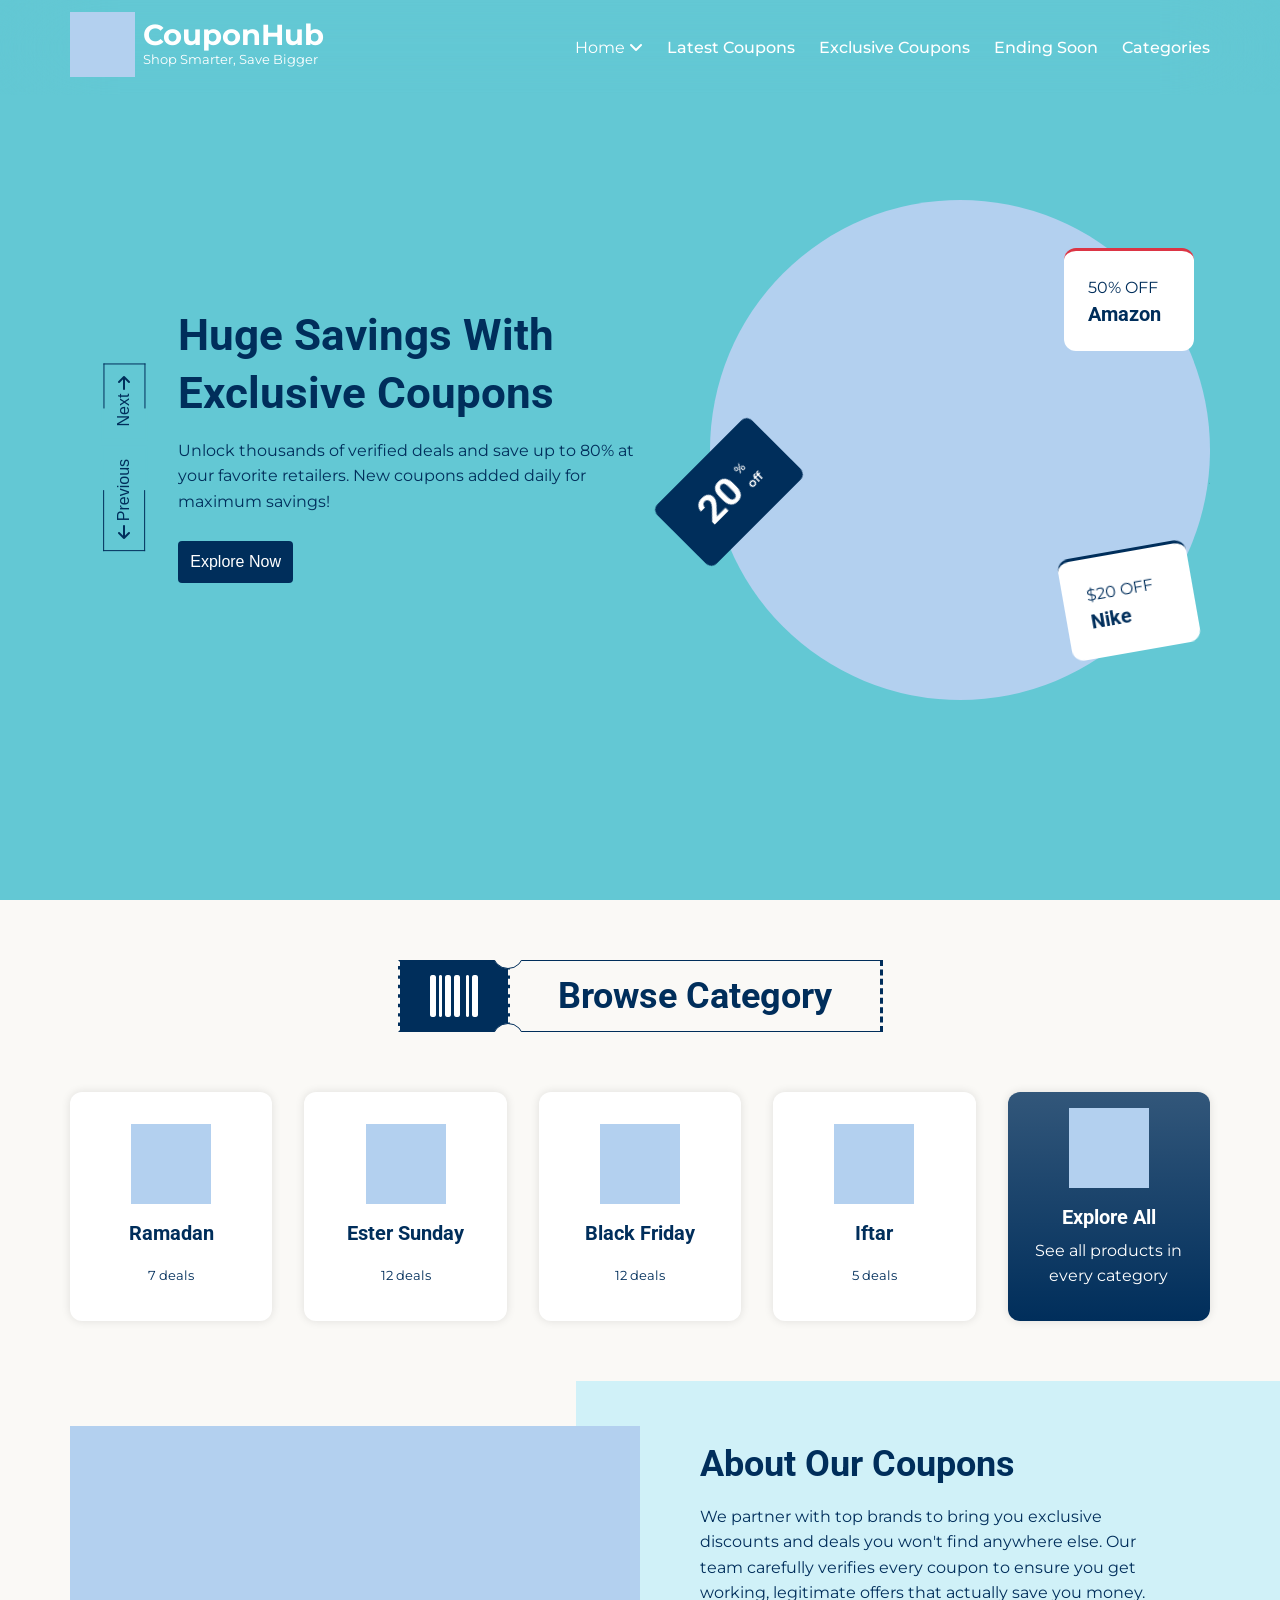
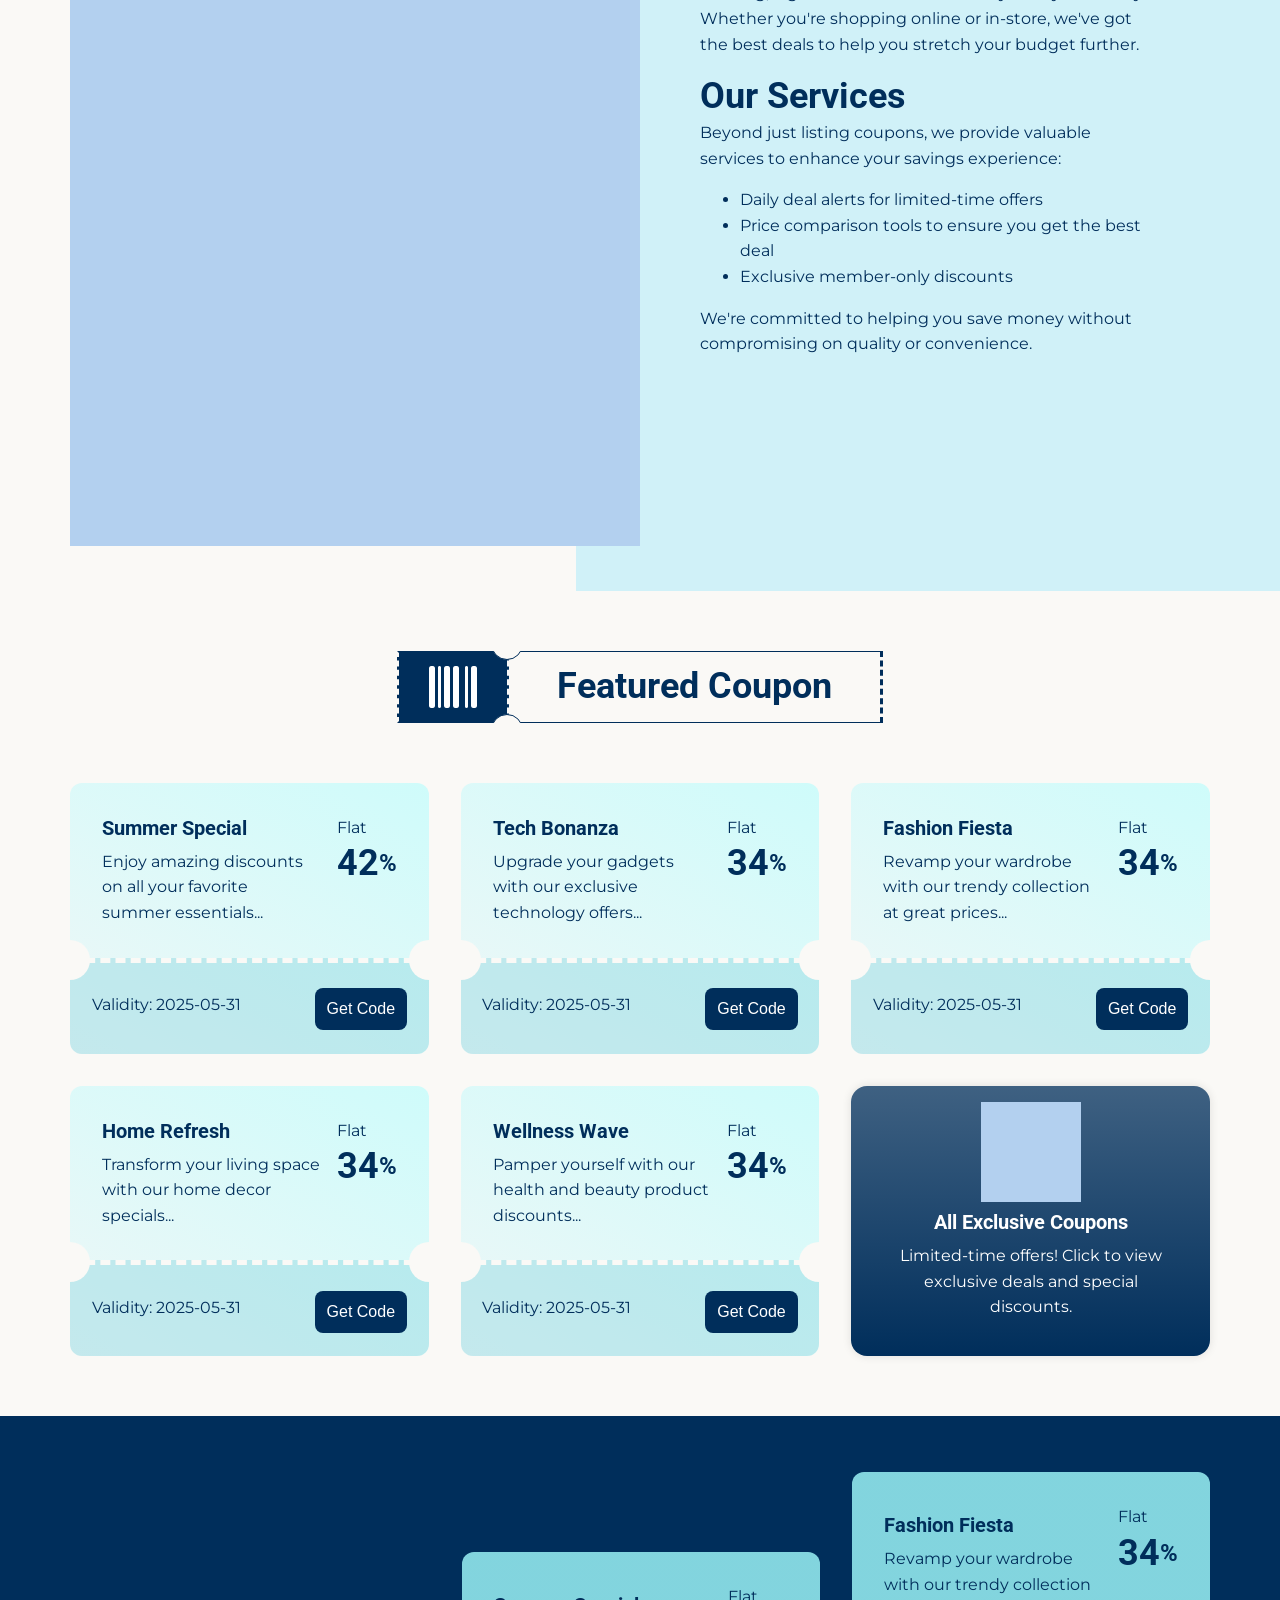
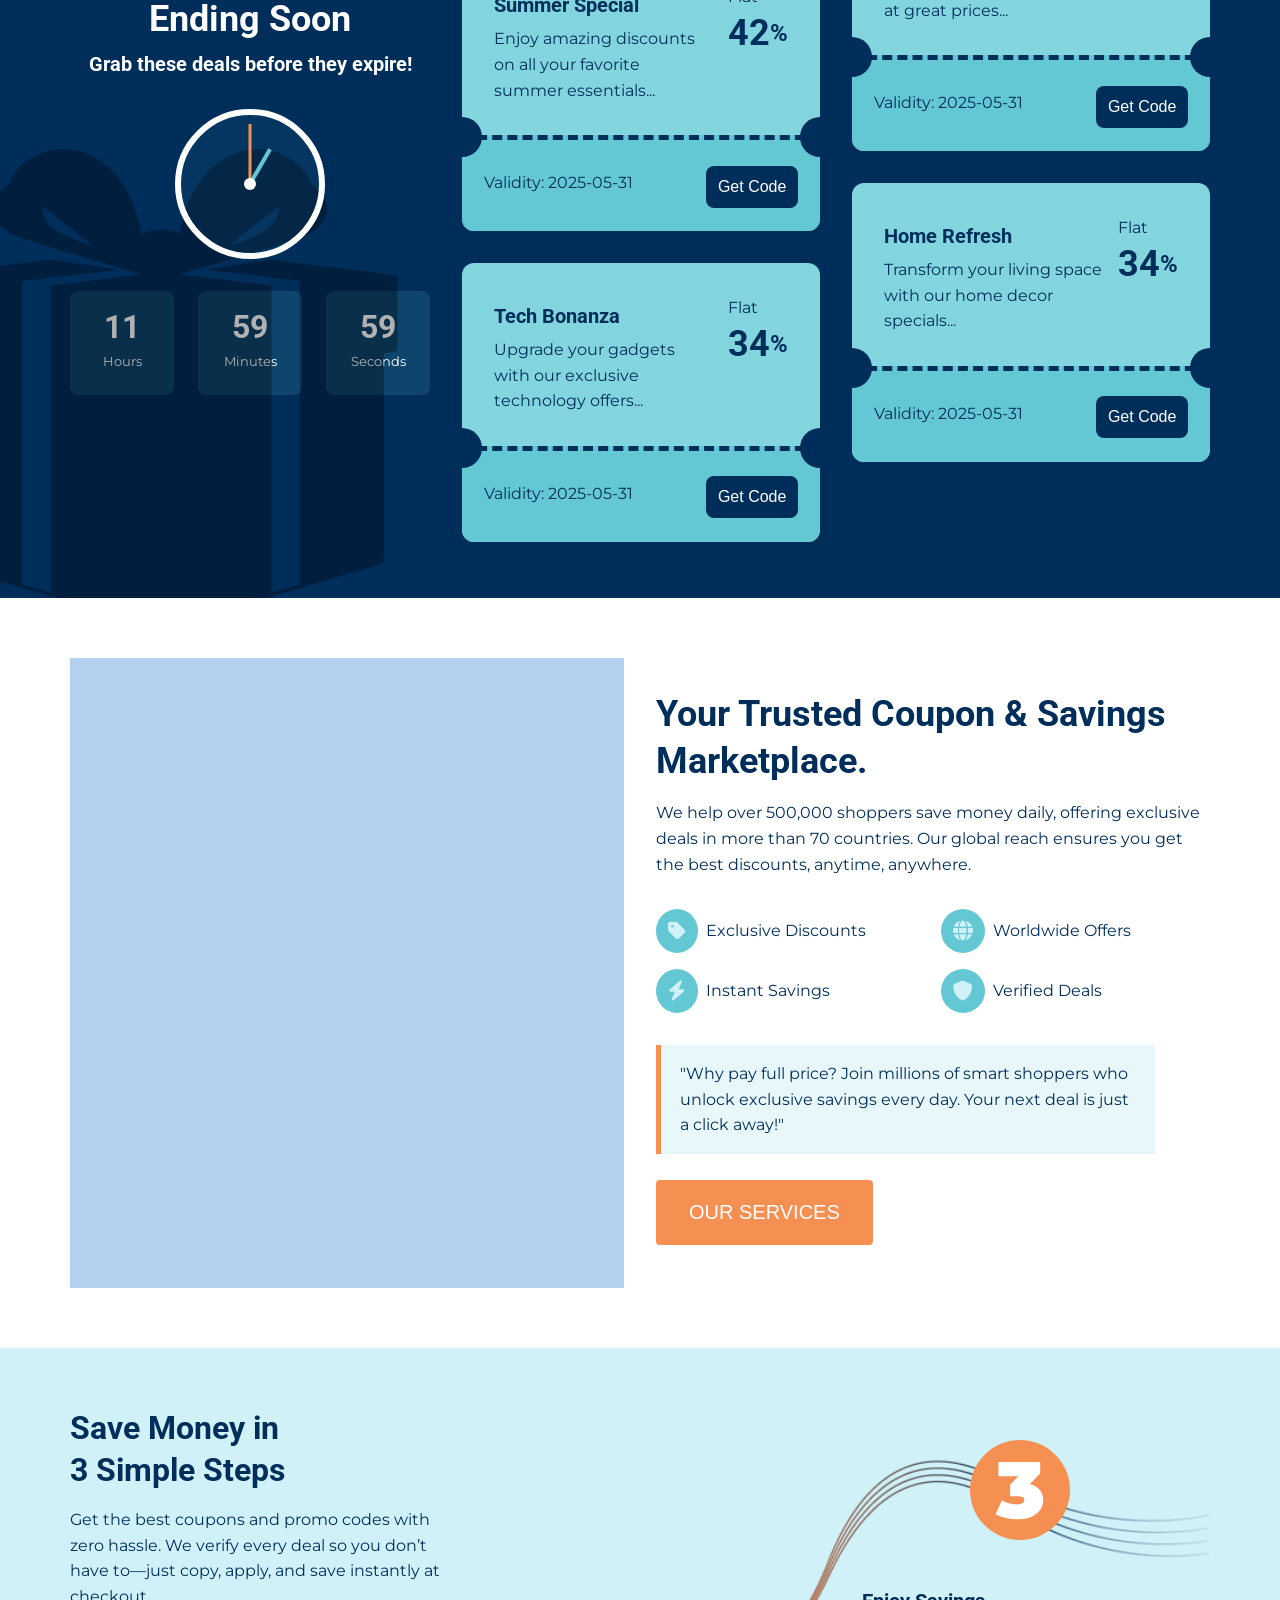
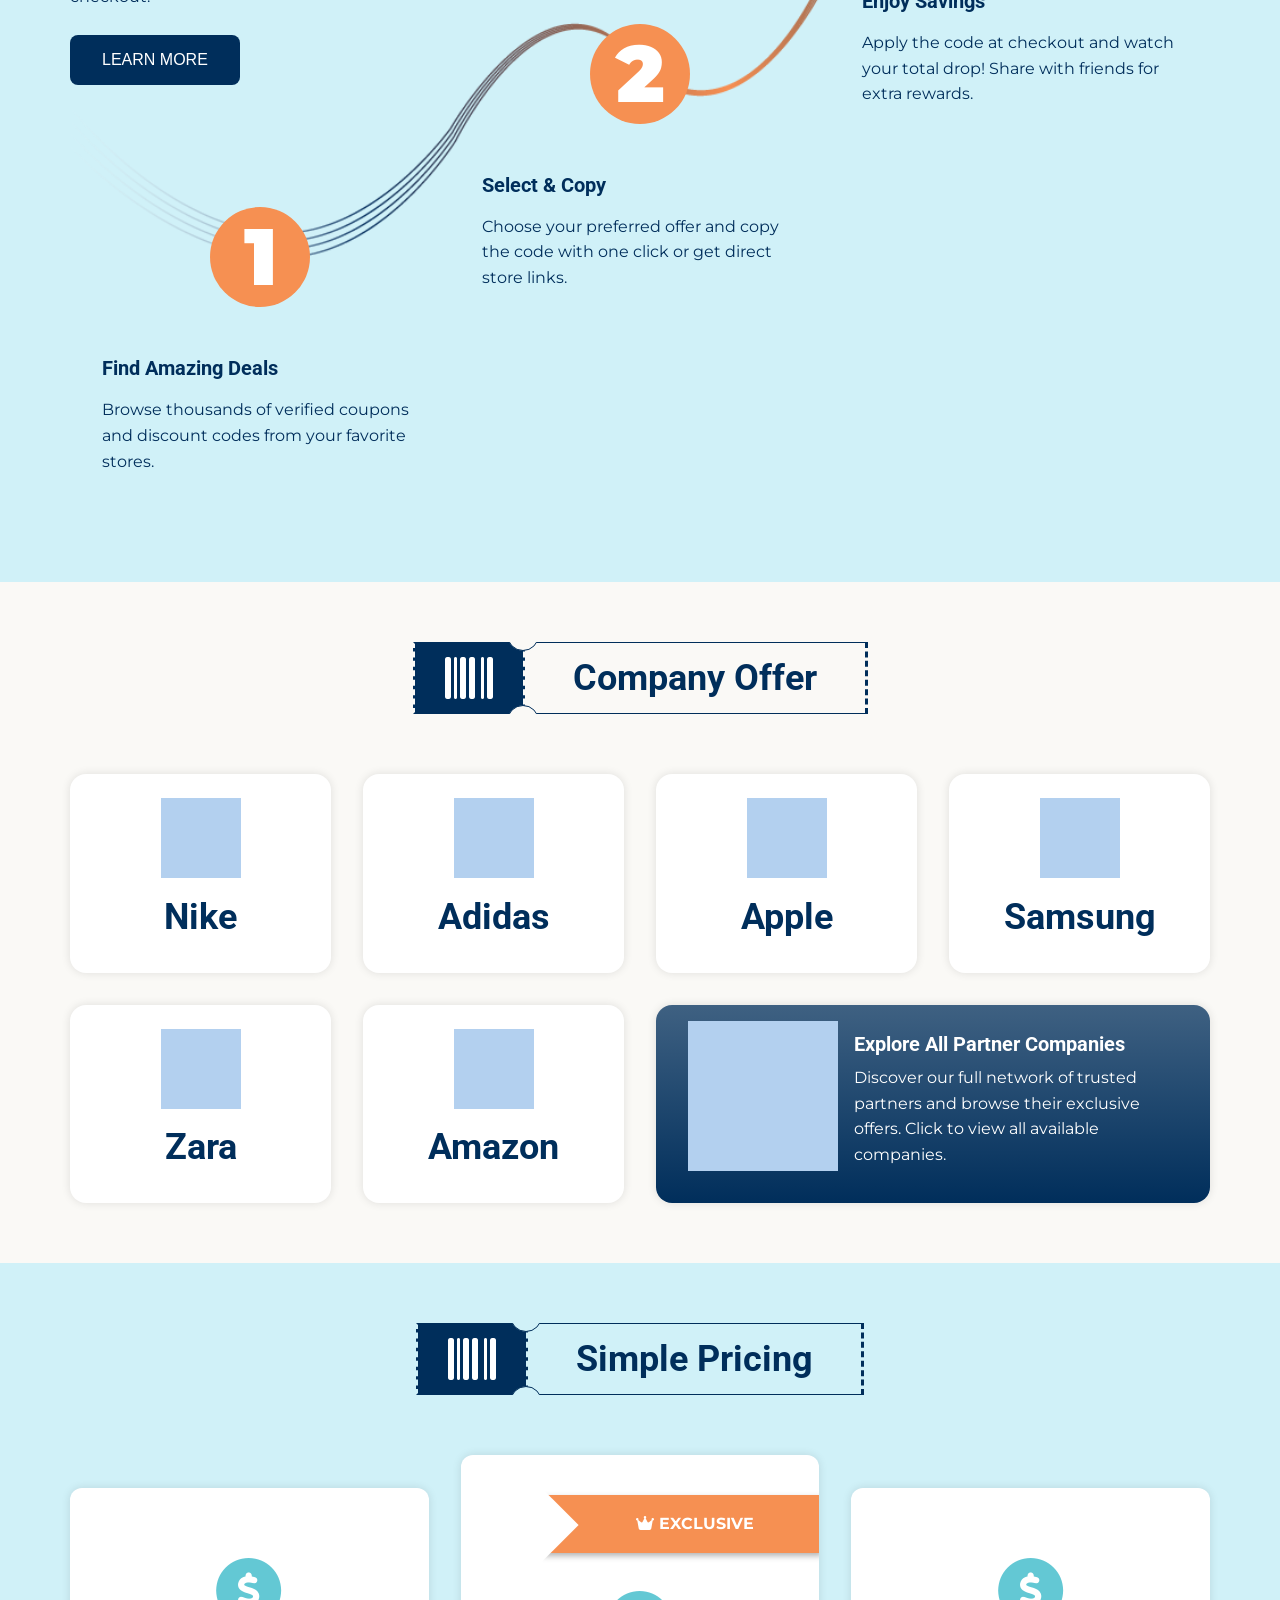
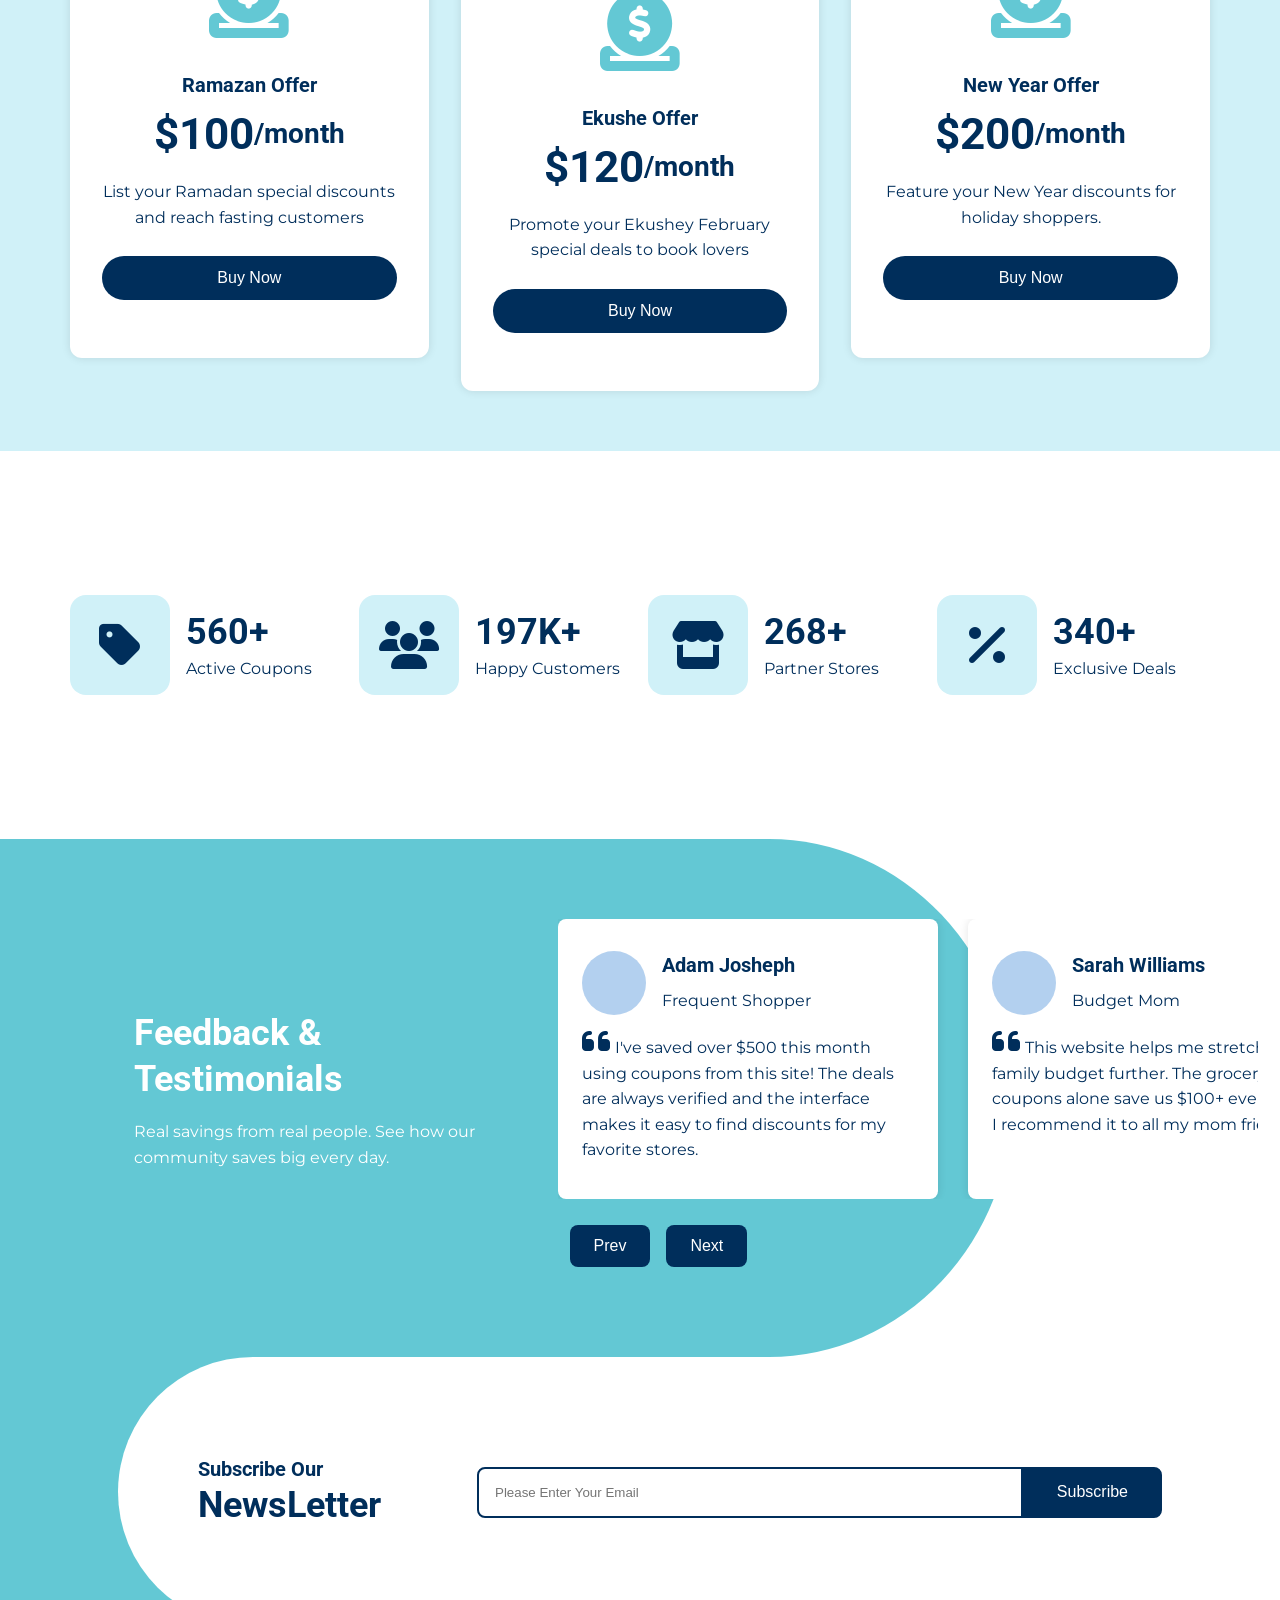
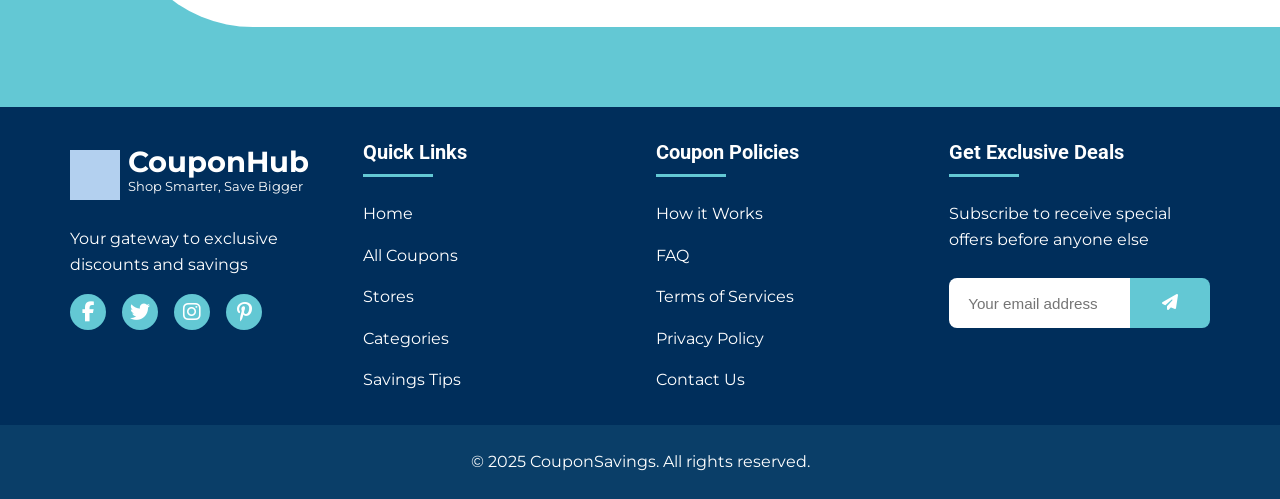
==== home-three.html @ 8ca3ffa9 "update placeholder image" ====
<!DOCTYPE html>
<html lang="en">
  <head>
    <meta charset="UTF-8" />
    <meta name="viewport" content="width=device-width, initial-scale=1.0" />
    <title>Home page - 3</title>
    <!-- font-awesome cdn  -->
    <link
      rel="stylesheet"
      href="https://cdnjs.cloudflare.com/ajax/libs/font-awesome/6.5.0/css/all.min.css"
    />
    <!-- link to external css file  -->
    <link rel="stylesheet" href="./vendor/grid.css" />
    <link rel="stylesheet" href="./public/styles/main.css" />

    <!-- swiper js cdn  -->
    <link
      rel="stylesheet"
      href="https://cdn.jsdelivr.net/npm/swiper@11/swiper-bundle.min.css"
    />
  </head>
  <body>
    <!-- ========================================
     NAVBAR SECTION
========================================= -->
    <header class="navbar">
      <nav class="flex justify-between align-center container">
        <!-- Logo -->
        <a href="./index.html" class="logo">
          <img
            class="height-full width-full"
            src="./public/images/dummy_icon.png"
            alt="logo"
          />
          <div class="brand">
            <span>CouponHub</span>
            <p>Shop Smarter, Save Bigger</p>
          </div>
        </a>
        <!-- Mobile Menu Toggle Button -->
        <button class="btn hamburger">
          <i class="fas fa-bars fa-2xl"></i>
        </button>
        <!-- Navigation Links -->
        <ul class="nav-links">
          <li class="dropdown-container">
            Home <i class="fa-solid fa-angle-down"></i>
            <div class="dropdown-menu">
              <a href="./index.html">Home 1</a>
              <a href="./home-two.html">Home 2</a>
              <a href="./home-three.html">Home 3</a>
            </div>
          </li>
          <li>
            <a href="./latest.html" class="">Latest Coupons</a>
          </li>
          <li>
            <a href="./exclusive.html" class="">Exclusive Coupons</a>
          </li>
          <li>
            <a href="./ending.html" class="">Ending Soon</a>
          </li>
          <li>
            <a href="./categories.html" class="">Categories</a>
          </li>
        </ul>
      </nav>
    </header>
    <!-- ========================================
     HERO SECTION (SLIDER)
========================================= -->
    <section class="hero-three bg-primary">
      <div class="container medium-12">
        <div class="swiper-controls">
          <button class="button-next">
            Next <i class="fa-solid fa-arrow-right"></i>
          </button>
          <button class="button-prev">
            <i class="fa-solid fa-arrow-left"></i> Previous
          </button>
        </div>
        <div class="span-11 py-3">
          <div class="swiper mySwiper">
            <div class="swiper-wrapper span-11">
              <div class="swiper-slide">
                <div class="medium-2 gap-3 align-center relative">
                  <div class="swiper-content">
                    <div>
                      <h1 class="hero-title">Huge Savings With</h1>
                      <h1 class="hero-title">Exclusive Coupons</h1>
                    </div>
                    <p>
                      Unlock thousands of verified deals and save up to 80% at
                      your favorite retailers. New coupons added daily for
                      maximum savings!
                    </p>
                    <button class="btn bg-secondary text-white">
                      Explore Now
                    </button>
                  </div>
                  <div class="hero-three-img">
                    <img
                      class="img-full"
                      src="./public/images/dummy.png"
                      alt=""
                    />
                    <!-- discount card  -->
                    <div class="discount-card">
                      <h3 class="title">20</h3>
                      <div>
                        <p>%</p>
                        <p>off</p>
                      </div>
                    </div>
                    <!-- discount coupon card  -->
                    <div class="coupon-1">
                      <span>50% OFF</span>
                      <h5 class="sub-title">Amazon</h5>
                    </div>
                    <!-- discount coupon card  -->
                    <div class="coupon-2">
                      <span>$20 OFF</span>
                      <h5 class="sub-title">Nike</h5>
                    </div>
                  </div>
                </div>
              </div>
              <div class="swiper-slide">
                <div class="medium-2 gap-3 align-center relative">
                  <div class="swiper-content">
                    <div>
                      <h1 class="hero-title">Exclusive Coupons</h1>
                      <h1 class="hero-title">Huge Savings</h1>
                    </div>
                    <p>
                      Unlock thousands of verified deals and save up to 80% at
                      your favorite retailers. New coupons added daily for
                      maximum savings!
                    </p>
                    <button class="btn bg-secondary text-white">
                      Explore Now
                    </button>
                  </div>
                  <div class="hero-three-img">
                    <img
                      class="img-full"
                      src="./public/images/dummy.png"
                      alt=""
                    />
                    <!-- discount card  -->
                    <div class="discount-card">
                      <h3 class="title">20</h3>
                      <div>
                        <p>%</p>
                        <p>off</p>
                      </div>
                    </div>
                    <!-- discount coupon card  -->
                    <div class="coupon-1">
                      <span>50% OFF</span>
                      <h5 class="sub-title">Amazon</h5>
                    </div>
                    <!-- discount coupon card  -->
                    <div class="coupon-2">
                      <span>$20 OFF</span>
                      <h5 class="sub-title">Nike</h5>
                    </div>
                  </div>
                </div>
              </div>
              <div class="swiper-slide">
                <div class="medium-2 gap-3 align-center relative">
                  <div class="swiper-content">
                    <div>
                      <h1 class="hero-title">Exclusive Coupons</h1>
                      <h1 class="hero-title">Huge Savings</h1>
                    </div>
                    <p>
                      Unlock thousands of verified deals and save up to 80% at
                      your favorite retailers. New coupons added daily for
                      maximum savings!
                    </p>
                    <button class="btn bg-secondary text-white">
                      Explore Now
                    </button>
                  </div>
                  <div class="hero-three-img">
                    <img
                      class="img-full"
                      src="./public/images/dummy.png"
                      alt=""
                    />
                    <!-- discount card  -->
                    <div class="discount-card">
                      <h3 class="title">20</h3>
                      <div>
                        <p>%</p>
                        <p>off</p>
                      </div>
                    </div>
                    <!-- discount coupon card  -->
                    <div class="coupon-1">
                      <span>50% OFF</span>
                      <h5 class="sub-title">Amazon</h5>
                    </div>
                    <!-- discount coupon card  -->
                    <div class="coupon-2">
                      <span>$20 OFF</span>
                      <h5 class="sub-title">Nike</h5>
                    </div>
                  </div>
                </div>
              </div>
            </div>
          </div>
        </div>
      </div>
    </section>

    <!-- ========================================
     CATEGORIES SECTION
========================================= -->
    <section class="categories">
      <div class="container">
        <!-- Section Heading -->
        <div class="section-header">
          <div class="bar-code"><i class="fas fa-barcode"></i></div>
          <div class="section-name"><h3 class="title">Browse Category</h3></div>
        </div>
        <!-- Category Cards Grid: for mobile- 1column, tablets- 2column and from large - 3column -->
        <div class="medium-2 large-5 gap-2">
          <!-- Category Cards with image, title, deals count and a cta button -->
          <div class="category-card">
            <div class="p-2">
              <div class="category-image">
                <img
                  class="height-full width-full"
                 src="./public/images/dummy_icon.png"
                  alt="banner image"
                />
              </div>
              <h5 class="title">Ramadan</h5>
              <small>7 deals</small>
            </div>
            <div class="category-overlay">
              <a href="./category-details.html" class="btn">Go to Category </a>
            </div>
          </div>
          <!-- Category Cards with image, title, deals count and a cta button -->
          <div class="category-card">
            <div class="p-2">
              <div class="category-image">
                <img
                  class="height-full width-full"
                  src="./public/images/dummy_icon.png"
                  alt="banner image"
                />
              </div>
              <h5 class="title">Ester Sunday</h5>
              <small>12 deals</small>
            </div>
            <div class="category-overlay">
              <a href="./category-details.html" class="btn">Go to Category </a>
            </div>
          </div>
          <!-- Category Cards with image, title, deals count and a cta button -->
          <div class="category-card">
            <div class="p-2">
              <div class="category-image">
                <img
                  class="height-full width-full"
                  src="./public/images/dummy_icon.png"
                  alt="banner image"
                />
              </div>
              <h5 class="title">Black Friday</h5>
              <small>12 deals</small>
            </div>
            <div class="category-overlay">
              <a href="./category-details.html" class="btn">Go to Category </a>
            </div>
          </div>
          <!-- Category Cards with image, title, deals count and a cta button -->
          <div class="category-card">
            <div class="p-2">
              <div class="category-image">
                <img
                  class="height-full width-full"
                  src="./public/images/dummy_icon.png"
                  alt="banner image"
                />
              </div>
              <h5 class="title">Iftar</h5>
              <small>5 deals</small>
            </div>
            <div class="category-overlay">
              <a href="./category-details.html" class="btn">Go to Category </a>
            </div>
          </div>

          <!-- Link to All Categories -->
          <a href="./categories.html" class="link-card">
            <div class="flex flex-col justify-center align-center">
              <div>
                <img
                  class="height-full width-full"
                  src="./public/images/dummy_icon.png"
                  alt="banner image"
                />
              </div>
              <div>
                <h5 class="sub-title">Explore All</h5>
                <p>See all products in every category</p>
              </div>
            </div>
          </a>
        </div>
      </div>
    </section>

    <!-- ========================================
     About-Us SECTION (3)
========================================= -->
    <section class="relative">
      <div class="container about-three large-2 align-center">
        <div class="about-image">
          <img
            src="./public/images/dummy.png"
            alt="Happy shoppers using coupons"
          />
        </div>
        <div class="about-three-content">
          <div>
            <h3 class="title">About Our Coupons</h3>
            <p>
              We partner with top brands to bring you exclusive discounts and
              deals you won't find anywhere else. Our team carefully verifies
              every coupon to ensure you get working, legitimate offers that
              actually save you money. Whether you're shopping online or
              in-store, we've got the best deals to help you stretch your budget
              further.
            </p>
          </div>
          <div>
            <h3 class="title">Our Services</h3>
            <div>
              Beyond just listing coupons, we provide valuable services to
              enhance your savings experience:
              <ul>
                <li>Daily deal alerts for limited-time offers</li>
                <li>Price comparison tools to ensure you get the best deal</li>
                <li>Exclusive member-only discounts</li>
              </ul>
              We're committed to helping you save money without compromising on
              quality or convenience.
            </div>
          </div>
        </div>
      </div>
    </section>

    <!-- ========================================
     FEATURED COUPON SECTION
========================================= -->
    <section class="featured-coupon">
      <div class="container">
        <!-- Section Header with Icon and Title -->
        <div class="section-header">
          <div class="bar-code"><i class="fas fa-barcode"></i></div>
          <div class="section-name"><h3 class="title">Featured Coupon</h3></div>
        </div>
        <!-- Coupons Grid Layout small-medium-large = 1/2/3 -->
        <div class="medium-2 large-3 gap-2">
          <!-- Individual Coupon Card -->
          <div class="coupon-card">
            <!-- Coupon Title and Description -->
            <div class="card-body">
              <div>
                <h5 class="sub-title">Summer Special</h5>
                <p>
                  Enjoy amazing discounts on all your favorite summer
                  essentials...
                </p>
              </div>
              <!-- Discount Percentage  -->
              <div>
                <span>Flat</span>
                <h3 class="title price">42 <span>%</span></h3>
              </div>
            </div>
            <div class="card-footer">
              <div class="flex justify-between align-center">
                <p>Validity: 2025-05-31</p>
                <button class="btn bg-secondary text-white">Get Code</button>
              </div>
            </div>
          </div>
          <!-- Individual Coupon Card -->
          <div class="coupon-card">
            <!-- Coupon Title and Description -->
            <div class="card-body">
              <div>
                <h5 class="sub-title">Tech Bonanza</h5>
                <p>
                  Upgrade your gadgets with our exclusive technology offers...
                </p>
              </div>
              <!-- Discount Percentage  -->
              <div>
                <span>Flat</span>
                <h3 class="title price">34 <span>%</span></h3>
              </div>
            </div>
            <!-- Coupon Footer with Validity and CTA -->
            <div class="card-footer">
              <div class="flex justify-between align-center">
                <p>Validity: 2025-05-31</p>
                <button class="btn bg-secondary text-white">Get Code</button>
              </div>
            </div>
          </div>
          <!-- Individual Coupon Card -->
          <div class="coupon-card">
            <!-- Coupon Title and Description -->
            <div class="card-body">
              <div>
                <h5 class="sub-title">Fashion Fiesta</h5>
                <p>
                  Revamp your wardrobe with our trendy collection at great
                  prices...
                </p>
              </div>
              <!-- Discount Percentage  -->
              <div>
                <span>Flat</span>
                <h3 class="title price">34 <span>%</span></h3>
              </div>
            </div>
            <!-- Coupon Footer with Validity and CTA -->
            <div class="card-footer">
              <div class="flex justify-between align-center">
                <p>Validity: 2025-05-31</p>
                <button class="btn bg-secondary text-white">Get Code</button>
              </div>
            </div>
          </div>
          <!-- Individual Coupon Card -->
          <div class="coupon-card">
            <!-- Coupon Title and Description -->
            <div class="card-body">
              <div>
                <h5 class="sub-title">Home Refresh</h5>
                <p>
                  Transform your living space with our home decor specials...
                </p>
              </div>
              <!-- Discount Percentage  -->
              <div>
                <span>Flat</span>
                <h3 class="title price">34 <span>%</span></h3>
              </div>
            </div>
            <!-- Coupon Footer with Validity and CTA -->
            <div class="card-footer">
              <div class="flex justify-between align-center">
                <p>Validity: 2025-05-31</p>
                <button class="btn bg-secondary text-white">Get Code</button>
              </div>
            </div>
          </div>
          <!-- Individual Coupon Card -->
          <div class="coupon-card">
            <div class="card-body">
              <!-- Coupon Title and Description -->
              <div>
                <h5 class="sub-title">Wellness Wave</h5>
                <p>
                  Pamper yourself with our health and beauty product
                  discounts...
                </p>
              </div>
              <!-- Discount Percentage -->
              <div>
                <span>Flat</span>
                <h3 class="title price">34 <span>%</span></h3>
              </div>
            </div>
            <!-- Coupon Footer with Validity and CTA -->
            <div class="card-footer">
              <div class="flex justify-between align-center">
                <p>Validity: 2025-05-31</p>
                <button class="btn bg-secondary text-white">Get Code</button>
              </div>
            </div>
          </div>
          <!-- Link Card to All Exclusive Coupons -->
          <a href="./latest.html" class="link-card">
            <div class="flex flex-col justify-center align-center">
              <div>
                <img
                  class="height-full width-full"
                 src="./public/images/dummy_icon.png"
                  alt="banner image"
                />
              </div>
              <div>
                <h5 class="sub-title">All Exclusive Coupons</h5>
                <p>
                  Limited-time offers! Click to view exclusive deals and special
                  discounts.
                </p>
              </div>
            </div>
          </a>
        </div>
      </div>
    </section>

    <!-- ========================================
     ENDING SOON SECTION
========================================= -->
    <section class="ending-soon bg-secondary">
      <div class="container relative">
        <!-- Section Graphic -->
        <div class="ending-image">
          <img src="./public/images/ending-soon.svg" alt="" />
        </div>
        <!-- Grid: Countdown + Coupon Cards -->
        <div class="large-3 gap-2 align-center">
          <!-- Countdown Timer -->
          <div class="text-center large-span-1">
            <div>
              <h3 class="title">Ending Soon</h3>
              <h5 class="sub-title mb-2">
                Grab these deals before they expire!
              </h5>

              <!-- Analog clock animation  -->
              <div class="clock">
                <div class="hour-hand"></div>
                <div class="minute-hand"></div>
              </div>

              <!-- Digital Countdown -->
              <div class="countdown-timer">
                <div>
                  <h4 class="title">11</h4>
                  <small>Hours</small>
                </div>
                <div>
                  <h4 class="title">59</h4>
                  <small>Minutes</small>
                </div>
                <div>
                  <h4 class="title">59</h4>
                  <small>Seconds</small>
                </div>
              </div>
            </div>
          </div>
          <!-- Coupon Cards container with 2 column from medium device -->
          <div class="large-span-2">
            <div class="masonry-grid">
              <!-- individual coupon-card  -->
              <div class="masonry-item">
                <div class="coupon-card">
                  <div class="card-body">
                    <div>
                      <h5 class="sub-title">Summer Special</h5>
                      <p>
                        Enjoy amazing discounts on all your favorite summer
                        essentials...
                      </p>
                    </div>
                    <div>
                      <span>Flat</span>
                      <h3 class="title price">42 <span>%</span></h3>
                    </div>
                  </div>
                  <div class="card-footer">
                    <div class="flex justify-between align-center">
                      <p>Validity: 2025-05-31</p>
                      <button class="btn bg-secondary text-white">
                        Get Code
                      </button>
                    </div>
                  </div>
                </div>
              </div>
              <!-- individual coupon-card  -->
              <div class="masonry-item">
                <div class="coupon-card">
                  <div class="card-body">
                    <div>
                      <h5 class="sub-title">Tech Bonanza</h5>
                      <p>
                        Upgrade your gadgets with our exclusive technology
                        offers...
                      </p>
                    </div>
                    <div>
                      <span>Flat</span>
                      <h3 class="title price">34 <span>%</span></h3>
                    </div>
                  </div>
                  <div class="card-footer">
                    <div class="flex justify-between align-center">
                      <p>Validity: 2025-05-31</p>
                      <button class="btn bg-secondary text-white">
                        Get Code
                      </button>
                    </div>
                  </div>
                </div>
              </div>
              <!-- individual coupon-card  -->
              <div class="masonry-item">
                <div class="coupon-card">
                  <div class="card-body">
                    <div>
                      <h5 class="sub-title">Fashion Fiesta</h5>
                      <p>
                        Revamp your wardrobe with our trendy collection at great
                        prices...
                      </p>
                    </div>
                    <div>
                      <span>Flat</span>
                      <h3 class="title price">34 <span>%</span></h3>
                    </div>
                  </div>
                  <div class="card-footer">
                    <div class="flex justify-between align-center">
                      <p>Validity: 2025-05-31</p>
                      <button class="btn bg-secondary text-white">
                        Get Code
                      </button>
                    </div>
                  </div>
                </div>
              </div>
              <!-- individual coupon-card  -->
              <div class="masonry-item">
                <div class="coupon-card">
                  <div class="card-body">
                    <div>
                      <h5 class="sub-title">Home Refresh</h5>
                      <p>
                        Transform your living space with our home decor
                        specials...
                      </p>
                    </div>
                    <div>
                      <span>Flat</span>
                      <h3 class="title price">34 <span>%</span></h3>
                    </div>
                  </div>
                  <div class="card-footer">
                    <div class="flex justify-between align-center">
                      <p>Validity: 2025-05-31</p>
                      <button class="btn bg-secondary text-white">
                        Get Code
                      </button>
                    </div>
                  </div>
                </div>
              </div>
            </div>
          </div>
        </div>
      </div>
    </section>

    <!-- ========================================
     ABOUT SECTION START
========================================= -->
    <section class="about-us bg-white">
      <div class="container large-2 align-center gap-2">
        <!-- About Image -->
        <div class="image">
          <img
            src="./public/images/dummy.png"
            alt="image"
          />
        </div>

        <!-- trust-building content -->
        <div>
          <!-- Section Title -->
          <h3 class="title">Your Trusted Coupon &amp; Savings Marketplace.</h3>
          <!-- Section Description -->
          <p>
            We help over 500,000 shoppers save money daily, offering exclusive
            deals in more than 70 countries. Our global reach ensures you get
            the best discounts, anytime, anywhere.
          </p>
          <!-- Feature Icons List -->
          <ul class="all-2 align-center gap-1">
            <li>
              <i class="fa-solid fa-tag"></i><span>Exclusive Discounts</span>
            </li>
            <li>
              <i class="fa-solid fa-globe"></i><span>Worldwide Offers</span>
            </li>
            <li>
              <i class="fa-solid fa-bolt"></i><span>Instant Savings</span>
            </li>
            <li>
              <i class="fa-solid fa-shield"></i><span>Verified Deals</span>
            </li>
          </ul>
          <!-- Motivational Quote -->
          <p class="quote">
            "Why pay full price? Join millions of smart shoppers who unlock
            exclusive savings every day. Your next deal is just a click away!"
          </p>
          <!-- CTA Button -->
          <button class="btn">OUR SERVICES</button>
        </div>
      </div>
    </section>

    <!-- ========================================
     HOW IT WORKS SECTION 
========================================= -->
    <section class="timeline-section bg-lighten">
      <div class="container">
        <div class="large-3 how-it-works">
          <!-- Timeline Image -->
          <div class="timeline">
            <img src="./public/images/timeline/timeline.png" alt="" />
          </div>

          <!-- Text Intro and Step 1 -->
          <div class="relative">
            <div class="pb-5">
              <h4 class="title">
                Save Money in <br />
                3 Simple Steps
              </h4>
              <p>
                Get the best coupons and promo codes with zero hassle. We verify
                every deal so you don’t have to—just copy, apply, and save
                instantly at checkout.
              </p>
              <button class="btn bg-secondary text-white">LEARN MORE</button>
            </div>
            <div class="one">
              <div class="timeline-card">
                <div class="number">1</div>
                <h5 class="title">Find Amazing Deals</h5>
                <p>
                  Browse thousands of verified coupons and discount codes from
                  your favorite stores.
                </p>
              </div>
            </div>
          </div>
          <!-- Step 2 -->
          <div class="middle align-center">
            <div class="two">
              <div class="timeline-card">
                <div class="number">2</div>
                <h5 class="title">Select &amp; Copy</h5>
                <p>
                  Choose your preferred offer and copy the code with one click
                  or get direct store links.
                </p>
              </div>
            </div>
          </div>
          <!-- Step 3 -->
          <div>
            <div class="three">
              <div class="timeline-card">
                <div class="number">3</div>
                <h5 class="title">Enjoy Savings</h5>
                <p>
                  Apply the code at checkout and watch your total drop! Share
                  with friends for extra rewards.
                </p>
              </div>
            </div>
          </div>
        </div>
      </div>
    </section>

    <!-- ===============================
     COMPANIES SECTION
================================ -->
    <section class="company-section">
      <div class="container">
        <!-- section header  -->
        <div class="section-header">
          <div class="bar-code"><i class="fas fa-barcode"></i></div>
          <div class="section-name"><h3 class="title">Company Offer</h3></div>
        </div>
        <!-- grid container : mobile-tablets-desktop = 1/2/4  -->
        <div class="medium-2 large-4 gap-2">
          <!-- clickable card with logo and name  -->
          <a href="./company-details.html" class="company-card">
            <img
              class="height-full width-full"
              src="./public/images/dummy_icon.png"
              alt="banner image"
            />
            <h3 class="title">Nike</h3>
          </a>
          <!-- clickable card with logo and name  -->
          <a href="./company-details.html" class="company-card">
            <img
              class="height-full width-full"
              src="./public/images/dummy_icon.png"
              alt="banner image"
            />
            <h3 class="title">Adidas</h3>
          </a>
          <!-- clickable card with logo and name  -->
          <a href="./company-details.html" class="company-card">
            <img
              class="height-full width-full"
              src="./public/images/dummy_icon.png"
              alt="banner image"
            />
            <h3 class="title">Apple</h3>
          </a>
          <!-- clickable card with logo and name  -->
          <a href="./company-details.html" class="company-card">
            <img
              class="height-full width-full"
              src="./public/images/dummy_icon.png"
              alt="banner image"
            />
            <h3 class="title">Samsung</h3>
          </a>
          <!-- clickable card with logo and name  -->
          <a href="./company-details.html" class="company-card">
            <img
              class="height-full width-full"
              src="./public/images/dummy_icon.png"
              alt="banner image"
            />
            <h3 class="title">Zara</h3>
          </a>
          <!-- clickable card with logo and name  -->
          <a href="./company-details.html" class="company-card">
            <img
              class="height-full width-full"
              src="./public/images/dummy_icon.png"
              alt="banner image"
            />
            <h3 class="title">Amazon</h3>
          </a>
          <!-- Link to All companies -->
          <div class="medium-span-2">
            <!-- link card to all companies-->
            <a href="./company.html" class="link-card">
              <div class="medium-4 gap-1 align-center">
                <div>
                  <img src="./public/images/dummy_icon.png" alt="link-image" />
                </div>
                <div class="span-3">
                  <h5 class="sub-title">Explore All Partner Companies</h5>
                  <p>
                    Discover our full network of trusted partners and browse
                    their exclusive offers. Click to view all available
                    companies.
                  </p>
                </div>
              </div>
            </a>
          </div>
        </div>
      </div>
    </section>

    <!-- ===============================
     PRICING SECTION
================================ -->
    <section class="pricing bg-lighten">
      <div class="container">
        <!-- Section header -->
        <div class="section-header">
          <div class="bar-code"><i class="fas fa-barcode"></i></div>
          <div class="section-name"><h3 class="title">Simple Pricing</h3></div>
        </div>
        <!-- card container grid: small/medium/large = 1/2/3 -->
        <div class="medium-2 large-3 align-center justify-center gap-1 medium-gap-2">
          <div>
            <!-- Pricing Card -->
            <div class="pricing-card">
              <span class="price-icon">
                <i class="fa-solid fa-circle-dollar-to-slot"></i>
              </span>
              <h5 class="sub-title">Ramazan Offer</h5>
              <h1 class="hero-title">$100 <span>/month</span></h1>
              <p>
                List your Ramadan special discounts and reach fasting customers
              </p>
              <button class="btn">Buy Now</button>
            </div>
          </div>
          <div>
            <!-- Pricing Card with exclusive badge -->
            <div class="pricing-card">
              <div class="flex justify-end">
                <div class="exclusive-badge">
                  <p class="badge">
                    <i class="fa-solid fa-crown"></i>
                    Exclusive
                  </p>
                </div>
              </div>
              <span class="price-icon">
                <i class="fa-solid fa-circle-dollar-to-slot"></i>
              </span>
              <h5 class="sub-title">Ekushe Offer</h5>
              <h1 class="hero-title">$120 <span>/month</span></h1>
              <p>Promote your Ekushey February special deals to book lovers</p>
              <button class="btn">Buy Now</button>
            </div>
          </div>
          <div>
            <!-- Pricing Card -->
            <div class="pricing-card">
              <span class="price-icon">
                <i class="fa-solid fa-circle-dollar-to-slot"></i>
              </span>
              <h5 class="sub-title">New Year Offer</h5>
              <h1 class="hero-title">$200 <span>/month</span></h1>
              <p>Feature your New Year discounts for holiday shoppers.</p>
              <button class="btn">Buy Now</button>
            </div>
          </div>
        </div>
      </div>
    </section>

    <!-- ===============================
     STATISTICS SECTION
================================ -->
    <section class="bg-white statistics">
      <div class="container">
        <!-- grid-container: small/large = 2/4 -->
        <ul class="small-2 larger-4 gap-2 medium-gap-1 stats-content">
          <!-- individual stat component  -->
          <li>
            <i class="fa-solid fa-tag fa-3x"></i>
            <div>
              <h3>560+</h3>
              <p>Active Coupons</p>
            </div>
          </li>
          <!-- individual stat component  -->
          <li>
            <i class="fa-solid fa-users fa-3x"></i>
            <div>
              <h3>197K+</h3>
              <p>Happy Customers</p>
            </div>
          </li>
          <!-- individual stat component  -->
          <li>
            <i class="fa-solid fa-store fa-3x"></i>
            <div>
              <h3>268+</h3>
              <p>Partner Stores</p>
            </div>
          </li>
          <!-- individual stat component  -->
          <li>
            <i class="fa-solid fa-percent fa-3x"></i>
            <div>
              <h3>340+</h3>
              <p>Exclusive Deals</p>
            </div>
          </li>
        </ul>
      </div>
    </section>

    <!-- ===============================
     TESTIMONIALS SECTION
================================ -->
    <section class="testimonials">
      <div class="container">
        <div class="medium-8 align-center gap-2">
          <!-- Text content -->
          <div class="text-content medium-span-3 flex flex-col justify-center">
            <h3 class="title">
              Feedback &amp; <br />
              Testimonials
            </h3>
            <p>
              Real savings from real people. See how our community saves big
              every day.
            </p>
          </div>
          <div class="medium-span-5 medium-py-5">
            <!-- Cards container: testimonial cards(slider) -->
            <div class="swiper swiper-testimonials">
              <div class="swiper-wrapper">
                <div class="swiper-slide">
                  <!-- Individual testimonial card -->
                  <div class="testimonial-card">
                    <div class="flex align-center gap-1">
                      <img
                        class="height-full width-full"
                        src="./public/images/dummy_icon.png"
                        alt="profile image"
                      />
                      <div>
                        <h5 class="sub-title">Adam Josheph</h5>
                        <p>Frequent Shopper</p>
                      </div>
                    </div>
                    <div class="flex">
                      <p>
                        <i class="fa-solid fa-quote-left fa-2x"></i>
                        I've saved over $500 this month using coupons from this
                        site! The deals are always verified and the interface
                        makes it easy to find discounts for my favorite stores.
                      </p>
                    </div>
                  </div>
                </div>
                <div class="swiper-slide">
                  <!-- Individual testimonial card -->
                  <div class="testimonial-card">
                    <div class="flex align-center gap-1">
                      <img
                        class="height-full width-full"
                        src="./public/images/dummy_icon.png"
                        alt="profile image"
                      />
                      <div>
                        <h5 class="sub-title">Sarah Williams</h5>
                        <p>Budget Mom</p>
                      </div>
                    </div>
                    <div class="flex">
                      <p>
                        <i class="fa-solid fa-quote-left fa-2x"></i>
                        This website helps me stretch our family budget further.
                        The grocery coupons alone save us $100+ every week. I
                        recommend it to all my mom friends!
                      </p>
                    </div>
                  </div>
                </div>
                <div class="swiper-slide">
                  <!-- Individual testimonial card -->
                  <div class="testimonial-card">
                    <div class="flex align-center gap-1">
                      <img
                        class="height-full width-full"
                       src="./public/images/dummy_icon.png"
                        alt="profile image"
                      />
                      <div>
                        <h5 class="sub-title">Michael Chen</h5>
                        <p>College Student</p>
                      </div>
                    </div>
                    <div class="flex">
                      <p>
                        <i class="fa-solid fa-quote-left fa-2x"></i>
                        As a student on tight budget, these coupon codes are
                        lifesavers. I get discounts on everything from textbooks
                        to pizza delivery. 10/10 would recommend!
                      </p>
                    </div>
                  </div>
                </div>
                <div class="swiper-slide">
                  <!-- Individual testimonial card -->
                  <div class="testimonial-card">
                    <div class="flex align-center gap-1">
                      <img
                        class="height-full width-full"
                        src="./public/images/dummy_icon.png"
                        alt="profile image"
                      />
                      <div>
                        <h5 class="sub-title">Emily Rodriguez</h5>
                        <p>Small Business Owner</p>
                      </div>
                    </div>
                    <div class="flex">
                      <p>
                        <i class="fa-solid fa-quote-left fa-2x"></i>
                        We use this site to find deals on office supplies and
                        software subscriptions. The business category coupons
                        have saved our startup thousands this year.
                      </p>
                    </div>
                  </div>
                </div>
                <div class="swiper-slide">
                  <!-- Individual testimonial card -->
                  <div class="testimonial-card">
                    <div class="flex align-center gap-1">
                      <img
                        class="height-full width-full"
                        src="./public/images/dummy_icon.png"
                        alt="profile image"
                      />
                      <div>
                        <h5 class="sub-title">David Kim</h5>
                        <p>Travel Enthusiast</p>
                      </div>
                    </div>
                    <div class="flex">
                      <p>
                        <i class="fa-solid fa-quote-left fa-2x"></i>
                        Booked 3 vacations this year using travel deals from
                        here. Got 40% off hotels and discounted airfare. The
                        travel section is my favorite!
                      </p>
                    </div>
                  </div>
                </div>
                <div class="swiper-slide">
                  <!-- Individual testimonial card -->
                  <div class="testimonial-card">
                    <div class="flex align-center gap-1">
                      <img
                        class="height-full width-full"
                        src="./public/images/dummy_icon.png"
                        alt="profile image"
                      />
                      <div>
                        <h5 class="sub-title">Jessica Patel</h5>
                        <p>Fashion Blogger</p>
                      </div>
                    </div>
                    <div class="flex">
                      <p>
                        <i class="fa-solid fa-quote-left fa-2x"></i>
                        I share coupon codes with my followers daily. This site
                        has the most up-to-date fashion deals and exclusive
                        discounts you won't find elsewhere.
                      </p>
                    </div>
                  </div>
                </div>
              </div>
            </div>
            <!-- carousel buttons -->
            <div class="btn-container">
              <button class="btn" id="prev">Prev</button>
              <button class="btn" id="next">Next</button>
            </div>
          </div>
        </div>
      </div>
    </section>

    <!-- ===============================
     NEWSLETTER SECTION
================================ -->
    <section class="news-letter">
      <div class="container">
        <!-- content for newsletter -->
        <div class="content">
          <div class="px-2 medium-px-3 large-px-5">
            <h5 class="sub-title">Subscribe Our</h5>
            <h3 class="title">NewsLetter</h3>
          </div>
          <!-- Input and subscribe button -->
          <div class="subscribe-input">
            <input class="bg-white" placeholder="Please Enter Your Email"/>
            <button class="btn bg-secondary text-white">Subscribe</button>
          </div>
        </div>
      </div>
    </section>

   <!-- ========================================
    POPUP/ MODAL
========================================= -->
    <div class="modal">
      <div class="modal-content">
        <div class="modal-details">
          <!-- Coupon Header -->
          <div class="bg-primary relative">
            <h3 class="title">Ramadan Special Offer</h3>
            <div class="discount">
              <h5 class="sub-title">20% OFF</h5>
            </div>
          </div>

          <!-- modal Body -->
          <div class="modal-body">
            <ul>
              <li>
                <i class="fa-solid fa-stopwatch text-secondary"></i>
                <span class="text-bold">Expires:</span>
                <span>2025-04-28 (11:59 PM)</span>
              </li>
              <li>
                <i class="fa-solid fa-tag text-secondary"></i>
                <span class="text-bold">Category:</span>
                <span>Ramadan Essentials</span>
              </li>
              <li>
                <i class="fa-solid fa-store text-secondary"></i>
                <span class="text-bold">Valid at:</span>
                <span>All participating stores</span>
              </li>
            </ul>
            <p>
              Enjoy 20% discount on all grocery items during this holy month of
              Ramadan. Minimum purchase of $50 required. Offer valid until
              supplies last. Cannot be combined with other promotions.
            </p>

            <button class="btn bg-secondary width-full text-white">
              <i class="fa-solid fa-ticket"></i> Reveal Code
            </button>
          </div>
          <small class="text-center text-light d-block">
            *Terms and condition applies
          </small>
        </div>

        <!-- Close Button -->
        <button class="btn close-btn">
          <i class="fa-solid fa-xmark"></i>
        </button>
      </div>
    </div>
    <!-- ===============================
     FOOTER SECTION START
================================ -->
    <footer class="footer">
      <div class="container medium-2 large-4 gap-2 py-2">
        <!-- Footer logo and social media links -->
        <div>
          <a href="./home-three.html" class="logo">
            <img
              class="height-full width-full"
              src="./public/images/dummy_icon.png"
              alt="logo"
            />
            <div>
              <span>CouponHub</span>
              <p>Shop Smarter, Save Bigger</p>
            </div>
          </a>

          <p>Your gateway to exclusive discounts and savings</p>
          <div class="social-links">
            <a href="/#"><i class="fab fa-facebook-f"></i></a>
            <a href="/#"><i class="fab fa-twitter"></i></a>
            <a href="/#"><i class="fab fa-instagram"></i></a>
            <a href="/#"><i class="fab fa-pinterest-p"></i></a>
          </div>
        </div>
        <!-- Quick navigation links -->
        <div>
          <h5 class="title">Quick Links</h5>
          <ul class="footer-links">
            <li>
              <a href="/">Home</a>
            </li>
            <li>
              <a href="/">All Coupons</a>
            </li>
            <li>
              <a href="/">Stores</a>
            </li>
            <li>
              <a href="/">Categories</a>
            </li>
            <li>
              <a href="/">Savings Tips</a>
            </li>
          </ul>
        </div>
        <!-- Coupon policy related links -->
        <div>
          <h5 class="title">Coupon Policies</h5>
          <ul class="footer-links">
            <li>
              <a href="/">How it Works</a>
            </li>
            <li>
              <a href="/">FAQ</a>
            </li>
            <li>
              <a href="/">Terms of Services</a>
            </li>
            <li>
              <a href="/">Privacy Policy</a>
            </li>
            <li>
              <a href="/">Contact Us</a>
            </li>
          </ul>
        </div>
        <!-- Newsletter subscription form -->
        <div>
          <h5 class="title">Get Exclusive Deals</h5>
          <p>Subscribe to receive special offers before anyone else</p>
          <form class="subscribe-form">
            <input type="email" placeholder="Your email address" required />
            <button class="btn" type="submit">
              <i class="fas fa-paper-plane"></i>
            </button>
          </form>
        </div>
      </div>
      <!-- Footer bottom copyright -->
      <div class="footer-bottom">
        © 2025 CouponSavings. All rights reserved.
      </div>
    </footer>

  <!-- ===============================
     JAVASCRIPT
================================ -->
    <!-- swiper js cdn   -->
    <script src="https://cdn.jsdelivr.net/npm/swiper@11/swiper-bundle.min.js"></script>

    <!-- utils js  -->
    <script src="./vendor/swiper.js"></script>
    <script src="./public/js/index.js"></script>
  </body>
</html>
---- vendor/grid.css ----
.container {
  margin: 0 auto;
  max-width: 90%;
}
[class^="all-"],
[class*=" all-"],
[class^="small-"],
[class*=" small-"],
[class^="medium-"],
[class*=" medium-"],
[class^="large-"],
[class*=" large-"],
[class^="larger-"],
[class*=" larger-"],
[class^="largest-"],
[class*=" largest-"] {
  display: grid;
  --gridTC: repeat(1, 1fr);
  grid-template-columns: var(--gridTC);
}
/* Column Expand  */
[class^="span-"],
[class*=" span-"],
[class*="span-"] {
  --gcs: auto/span 1;
  grid-column-end: var(--gcs);
}
.span-1 {
  --gcs: span 1;
}
.span-2 {
  --gcs: span 2;
}
.span-3 {
  --gcs: span 3;
}
.span-4 {
  --gcs: span 4;
}
.span-5 {
  --gcs: span 5;
}
.span-6 {
  --gcs: span 6;
}
.span-7 {
  --gcs: span 7;
}
.span-8 {
  --gcs: span 8;
}
.span-9 {
  --gcs: span 9;
}
.span-10 {
  --gcs: span 10;
}
.span-11 {
  --gcs: span 11;
}
.span-12 {
  --gcs: span 12;
}

/* Offset  */
[class^="offset-"],
[class*=" offset-"],
[class*="offset-"] {
  --gco: 2 / auto;
  grid-column: var(--gco);
  background-color: aqua;
}
.offset-1 {
  --gco: 2 / auto;
}
.offset-2 {
  --gco: 3 / auto;
}
.offset-3 {
  --gco: 4 / auto;
}
.offset-4 {
  --gco: 5 / auto;
}
.offset-5 {
  --gco: 6 / auto;
}

/* Column Gap  */
[class^="gap-"],
[class*=" gap-"],
[class^="small-gap-"],
[class*=" small-gap-"],
[class^="medium-gap-"],
[class*=" medium-gap-"],
[class^="large-gap-"],
[class*=" large-gap-"],
[class^="larger-gap-"],
[class*=" larger-gap-"],
[class^="largest-gap-"],
[class*=" largest-gap-"] {
  --gg: 0;
  gap: var(--gg);
}
.gap-1 {
  --gg: 1rem;
}
.gap-2 {
  --gg: 2rem;
}
.gap-3 {
  --gg: 3rem;
}
.gap-4 {
  --gg: 4rem;
}
.gap-5 {
  --gg: 5rem;
}

/* ORDER  */
[class^="order-"],
[class*=" order-"],
[class^="small-order-"],
[class*=" small-order-"],
[class^="medium-order-"],
[class*=" medium-order-"],
[class^="large-order-"],
[class*=" large-order-"],
[class^="larger-order-"],
[class*=" larger-order-"],
[class^="largest-order-"],
[class*=" largest-order-"] {
  --order: 0;
  order: var(--order);
}
/* order classes */
.order-0 {
  --order: 0;
}
.order-1 {
  --order: 1;
}
.order-2 {
  --order: 2;
}

/* margin all  */
[class^="m-"],
[class*=" m-"],
[class^="small-m-"],
[class*=" small-m-"],
[class^="medium-m-"],
[class*=" medium-m-"],
[class^="large-m-"],
[class*=" large-m-"],
[class^="larger-m-"],
[class*=" larger-m-"],
[class^="largest-m-"],
[class*=" largest-m-"] {
  --mm: 1rem; /* Default margin */
  margin: var(--mm);
}

.m-1 {
  --mm: 1rem;
}
.m-2 {
  --mm: 2rem;
}
.m-3 {
  --mm: 3rem;
}
.m-4 {
  --mm: 4rem;
}
.m-5 {
  --mm: 5rem;
}

[class^="mx-"],
[class*=" mx-"],
[class^="small-mx-"],
[class*=" small-mx-"],
[class^="medium-mx-"],
[class*=" medium-mx-"],
[class^="large-mx-"],
[class*=" large-mx-"],
[class^="larger-mx-"],
[class*=" larger-mx-"],
[class^="largest-mx-"],
[class*=" largest-mx-"] {
  --mx: 0px 1rem; /* Default margin */
  margin: var(--mx);
}
/* Margin Left-right */
.mx-1 {
  --mx: 0px 1rem;
}
.mx-2 {
  --mx: 0px 2rem;
}
.mx-3 {
  --mx: 0px 3rem;
}
.mx-4 {
  --mx: 0px 4rem;
}
.mx-5 {
  --mx: 0px 5rem;
}

[class^="my-"],
[class*=" my-"],
[class^="small-my-"],
[class*=" small-my-"],
[class^="medium-my-"],
[class*=" medium-my-"],
[class^="large-my-"],
[class*=" large-my-"],
[class^="larger-my-"],
[class*=" larger-my-"],
[class^="largest-my-"],
[class*=" largest-my-"] {
  --my: 1rem auto; /* Default margin */
  margin: var(--my);
}
/* Margin top-bottom */
.my-1 {
  --my: 1rem auto;
}
.my-2 {
  --my: 2rem auto;
}
.my-3 {
  --my: 3rem auto;
}
.my-4 {
  --my: 4rem auto;
}
.my-5 {
  --my: 5rem auto;
}

/* -------margin-top --------- */
[class^="mt-"],
[class*=" mt-"],
[class^="small-mt-"],
[class*=" small-mt-"],
[class^="medium-mt-"],
[class*=" medium-mt-"],
[class^="large-mt-"],
[class*=" large-mt-"],
[class^="larger-mt-"],
[class*=" larger-mt-"],
[class^="largest-mt-"],
[class*=" largest-mt-"] {
  --mt: 1rem; /* Default margin */
  margin-top: var(--mt);
}
/* Margin top */
.mt-1 {
  --mt: 1rem;
}
.mt-2 {
  --mt: 2rem;
}
.mt-3 {
  --mt: 3rem;
}
.mt-4 {
  --mt: 4rem;
}
.mt-5 {
  --mt: 5rem;
}

/* -------margin-bottom --------- */
[class^="mb-"],
[class*=" mb-"],
[class^="small-mb-"],
[class*=" small-mb-"],
[class^="medium-mb-"],
[class*=" medium-mb-"],
[class^="large-mb-"],
[class*=" large-mb-"],
[class^="larger-mb-"],
[class*=" larger-mb-"],
[class^="largest-mb-"],
[class*=" largest-mb-"] {
  --mb: 1rem; /* Default margin */
  margin-bottom: var(--mb);
}
/* Margin bottom */
.mb-1 {
  --mb: 1rem;
}
.mb-2 {
  --mb: 2rem;
}
.mb-3 {
  --mb: 3rem;
}
.mb-4 {
  --mb: 4rem;
}
.mb-5 {
  --mb: 5rem;
}

/*--------- margin-left ---------- */
[class^="ml-"],
[class*=" ml-"],
[class^="small-ml-"],
[class*=" small-ml-"],
[class^="medium-ml-"],
[class*=" medium-ml-"],
[class^="large-ml-"],
[class*=" large-ml-"],
[class^="larger-ml-"],
[class*=" larger-ml-"],
[class^="largest-ml-"],
[class*=" largest-ml-"] {
  --ml: 1rem; /* Default margin */
  margin-left: var(--ml);
}
/* Margin left */
.ml-1 {
  --ml: 1rem;
}
.ml-2 {
  --ml: 2rem;
}
.ml-3 {
  --ml: 3rem;
}
.ml-4 {
  --ml: 4rem;
}
.ml-5 {
  --ml: 5rem;
}

/*--------- margin-right ---------- */
[class^="mr-"],
[class*=" mr-"],
[class^="small-mr-"],
[class*=" small-mr-"],
[class^="medium-mr-"],
[class*=" medium-mr-"],
[class^="large-mr-"],
[class*=" large-mr-"],
[class^="larger-mr-"],
[class*=" larger-mr-"],
[class^="largest-mr-"],
[class*=" largest-mr-"] {
  --mr: 1rem; /* Default margin */
  margin-right: var(--mr);
}
/* Margin right */
.mr-1 {
  --mr: 1rem;
}
.mr-2 {
  --mr: 2rem;
}
.mr-3 {
  --mr: 3rem;
}
.mr-4 {
  --mr: 4rem;
}
.mr-5 {
  --mr: 5rem;
}

/* ---------padding all-----------------  */
[class^="p-"],
[class*=" p-"],
[class^="small-p-"],
[class*=" small-p-"],
[class^="medium-p-"],
[class*=" medium-p-"],
[class^="large-p-"],
[class*=" large-p-"],
[class^="larger-p-"],
[class*=" larger-p-"],
[class^="largest-p-"],
[class*=" largest-p-"] {
  --pd: 1rem; /* Default padding */
  padding: var(--pd);
}
/* padding all  */
.p-1 {
  --pd: 1rem;
}
.p-2 {
  --pd: 2rem;
}
.p-3 {
  --pd: 3rem;
}
.p-4 {
  --pd: 4rem;
}
.p-5 {
  --pd: 5rem;
}
/*------------ padding left-right --------- */
[class^="px-"],
[class*=" px-"],
[class^="small-px-"],
[class*=" small-px-"],
[class^="medium-px-"],
[class*=" medium-px-"],
[class^="large-px-"],
[class*=" large-px-"],
[class^="larger-px-"],
[class*=" larger-px-"],
[class^="largest-px-"],
[class*=" largest-px-"] {
  --px: 0px 1rem; /* Default Padding */
  padding: var(--px);
}
/* Paddding Left-right */
.px-1 {
  --px: 0px 1rem;
}
.px-2 {
  --px: 0px 2rem;
}
.px-3 {
  --px: 0px 3rem;
}
.px-4 {
  --px: 0px 4rem;
}
.px-5 {
  --px: 0px 5rem;
}

/*-------- padding top-bottom ------- */
[class^="py-"],
[class*=" py-"],
[class^="small-py-"],
[class*=" small-py-"],
[class^="medium-py-"],
[class*=" medium-py-"],
[class^="large-py-"],
[class*=" large-py-"],
[class^="larger-py-"],
[class*=" larger-py-"],
[class^="largest-py-"],
[class*=" largest-py-"] {
  --py: 1rem auto; /* Default padding */
  padding: var(--py);
}
/* Padding top-bottom */
.py-1 {
  --py: 1rem 0;
}
.py-2 {
  --py: 2rem 0;
}
.py-3 {
  --py: 3rem 0;
}
.py-4 {
  --py: 4rem 0;
}
.py-5 {
  --py: 5rem 0;
}

/* -------padding-top --------- */
[class^="pt-"],
[class*=" pt-"],
[class^="small-pt-"],
[class*=" small-pt-"],
[class^="medium-pt-"],
[class*=" medium-pt-"],
[class^="large-pt-"],
[class*=" large-pt-"],
[class^="larger-pt-"],
[class*=" larger-pt-"],
[class^="largest-pt-"],
[class*=" largest-pt-"] {
  --pt: 1rem; /* Default padding */
  padding-top: var(--pt);
}
/* Padding top */
.pt-1 {
  --pt: 1rem;
}
.pt-2 {
  --pt: 2rem;
}
.pt-3 {
  --pt: 3rem;
}
.pt-4 {
  --pt: 4rem;
}
.pt-5 {
  --pt: 5rem;
}

/* -------Padding-bottom --------- */
[class^="pb-"],
[class*=" pb-"],
[class^="small-pb-"],
[class*=" small-pb-"],
[class^="medium-pb-"],
[class*=" medium-pb-"],
[class^="large-pb-"],
[class*=" large-pb-"],
[class^="larger-pb-"],
[class*=" larger-pb-"],
[class^="largest-pb-"],
[class*=" largest-pb-"] {
  --pb: 1rem; /* Default Padding */
  padding-bottom: var(--pb);
}
/* Padding bottom */
.pb-1 {
  --pb: 1rem;
}
.pb-2 {
  --pb: 2rem;
}
.pb-3 {
  --pb: 3rem;
}
.pb-4 {
  --pb: 4rem;
}
.pb-5 {
  --pb: 5rem;
}

/*--------- Padding-left ---------- */
[class^="pl-"],
[class*=" pl-"],
[class^="small-pl-"],
[class*=" small-pl-"],
[class^="medium-pl-"],
[class*=" medium-pl-"],
[class^="large-pl-"],
[class*=" large-pl-"],
[class^="larger-pl-"],
[class*=" larger-pl-"],
[class^="largest-pl-"],
[class*=" largest-pl-"] {
  --pl: 1rem; /* Default Padding */
  padding-left: var(--pl);
}
/* Padding left */
.pl-1 {
  --pl: 1rem;
}
.pl-2 {
  --pl: 2rem;
}
.pl-3 {
  --pl: 3rem;
}
.pl-4 {
  --pl: 4rem;
}
.pl-5 {
  --pl: 5rem;
}

/*--------- Padding-right ---------- */
[class^="pr-"],
[class*=" pr-"],
[class^="small-pr-"],
[class*=" small-pr-"],
[class^="medium-pr-"],
[class*=" medium-pr-"],
[class^="large-pr-"],
[class*=" large-pr-"],
[class^="larger-pr-"],
[class*=" larger-pr-"],
[class^="largest-pr-"],
[class*=" largest-pr-"] {
  --pr: 1rem; /* Default Padding */
  padding-right: var(--pr);
}
/* Margin right */
.pr-1 {
  --pr: 1rem;
}
.pr-2 {
  --pr: 2rem;
}
.pr-3 {
  --pr: 3rem;
}
.pr-4 {
  --pr: 4rem;
}
.pr-5 {
  --pr: 5rem;
}

/* Background  */
/* .bg-primary{background-color: var(--primary-color);}
.bg-secondary{background-color: var(--secondary-color);}
.bg-light{background-color: var(--light-color);}
.bg-dark{background-color: var(--dark-color);} */

.d-block {
  display: block !important;
  width: 100%;
}
/* ======== image-responsive ======== */
.width-full {
  width: 100%;
}
.height-full {
  height: 100%;
}
.relative {
  position: relative;
}
/* Form  */
input,
select,
button,
textarea,
.button {
  border: 2px solid var(--primary-color);
  /* color: white; */
  background-color: transparent;
  width: 100%;
  padding: 0.75rem;
  margin: 10px 0;
}
select {
  width: 100% !important;
}
button,
input[type="submit"],
.button {
  width: auto;
  cursor: pointer;
}
/* All  */
.all-1 {
  --gridTC: repeat(1, 1fr);
}
.all-2 {
  --gridTC: repeat(2, 1fr);
}
.all-3 {
  --gridTC: repeat(3, 1fr);
}
.all-4 {
  --gridTC: repeat(4, 1fr);
}
.all-5 {
  --gridTC: repeat(5, 1fr);
}
.all-6 {
  --gridTC: repeat(6, 1fr);
}
.all-7 {
  --gridTC: repeat(7, 1fr);
}
.all-8 {
  --gridTC: repeat(8, 1fr);
}
.all-9 {
  --gridTC: repeat(9, 1fr);
}
.all-10 {
  --gridTC: repeat(10, 1fr);
}
.all-11 {
  --gridTC: repeat(11, 1fr);
}
.all-12 {
  --gridTC: repeat(12, 1fr);
}
/* Small devices (landscape phones, 576px and up) */
@media (min-width: 576px) {
  .container {
    max-width: 540px;
  }
  /* Grid */
  .small-1 {
    --gridTC: repeat(1, 1fr);
  }
  .small-2 {
    --gridTC: repeat(2, 1fr);
  }
  .small-3 {
    --gridTC: repeat(3, 1fr);
  }
  .small-4 {
    --gridTC: repeat(4, 1fr);
  }
  .small-5 {
    --gridTC: repeat(5, 1fr);
  }
  .small-6 {
    --gridTC: repeat(6, 1fr);
  }
  .small-7 {
    --gridTC: repeat(7, 1fr);
  }
  .small-8 {
    --gridTC: repeat(8, 1fr);
  }
  .small-9 {
    --gridTC: repeat(9, 1fr);
  }
  .small-10 {
    --gridTC: repeat(10, 1fr);
  }
  .small-11 {
    --gridTC: repeat(11, 1fr);
  }
  .small-12 {
    --gridTC: repeat(12, 1fr);
  }
  /* Expand */
  .small-span-1 {
    --gcs: span 1;
  }
  .small-span-2 {
    --gcs: span 2;
  }
  .small-span-3 {
    --gcs: span 3;
  }
  .small-span-4 {
    --gcs: span 4;
  }
  .small-span-5 {
    --gcs: span 5;
  }
  .small-span-6 {
    --gcs: span 6;
  }
  .small-span-7 {
    --gcs: span 7;
  }
  .small-span-8 {
    --gcs: span 8;
  }
  .small-span-9 {
    --gcs: span 9;
  }
  .small-span-10 {
    --gcs: span 10;
  }
  .small-span-11 {
    --gcs: span 11;
  }
  .small-span-12 {
    --gcs: span 12;
  }
  /* gap  */
  .small-gap-1 {
    --gg: 1rem;
  }
  .small-gap-2 {
    --gg: 2rem;
  }
  .small-gap-3 {
    --gg: 3rem;
  }
  .small-gap-4 {
    --gg: 4rem;
  }
  .small-gap-5 {
    --gg: 5rem;
  }
  /* order classes */
  .small-order-0 {
    --order: 0;
  }
  .small-order-1 {
    --order: 1;
  }
  .small-order-2 {
    --order: 2;
  }
  /* margin all  */
  .small-m-1 {
    --mm: 1rem;
  }
  .small-m-2 {
    --mm: 2rem;
  }
  .small-m-3 {
    --mm: 3rem;
  }
  .small-m-4 {
    --mm: 4rem;
  }
  .small-m-5 {
    --mm: 5rem;
  }
  /* margin left-right  */
  .small-mx-1 {
    --mx: 0px 1rem;
  }
  .small-mx-2 {
    --mx: 0px 2rem;
  }
  .small-mx-3 {
    --mx: 0px 3rem;
  }
  .small-mx-4 {
    --mx: 0px 4rem;
  }
  .small-mx-5 {
    --mx: 0px 5rem;
  }
  /* margin top-bottom  */
  .small-my-1 {
    --my: 1rem auto;
  }
  .small-my-2 {
    --my: 2rem auto;
  }
  .small-my-3 {
    --my: 3rem auto;
  }
  .small-my-4 {
    --my: 4rem auto;
  }
  .small-my-5 {
    --my: 5rem auto;
  }
  /* margin top  */
  .small-mt-1 {
    --mt: 1rem;
  }
  .small-mt-2 {
    --mt: 2rem;
  }
  .small-mt-3 {
    --mt: 3rem;
  }
  .small-mt-4 {
    --mt: 4rem;
  }
  .small-mt-5 {
    --mt: 5rem;
  }
  /* margin-bottom  */
  .small-mb-1 {
    --mb: 1rem;
  }
  .small-mb-2 {
    --mb: 2rem;
  }
  .small-mb-3 {
    --mb: 3rem;
  }
  .small-mb-4 {
    --mb: 4rem;
  }
  .small-mb-5 {
    --mb: 5rem;
  }
  /* margin left  */
  .small-ml-1 {
    --ml: 1rem;
  }
  .small-ml-2 {
    --ml: 2rem;
  }
  .small-ml-3 {
    --ml: 3rem;
  }
  .small-ml-4 {
    --ml: 4rem;
  }
  .small-ml-5 {
    --ml: 5rem;
  }
  /* margin right  */
  .small-mr-1 {
    --mr: 1rem;
  }
  .small-mr-2 {
    --mr: 2rem;
  }
  .small-mr-3 {
    --mr: 3rem;
  }
  .small-mr-4 {
    --mr: 4rem;
  }
  .small-mr-5 {
    --mr: 5rem;
  }
  /* padding all  */
  .small-p-1 {
    --pd: 1rem;
  }
  .small-p-2 {
    --pd: 2rem;
  }
  .small-p-3 {
    --pd: 3rem;
  }
  .small-p-4 {
    --pd: 4rem;
  }
  .small-p-5 {
    --pd: 5rem;
  }
  /* padding left-right  */
  .small-px-1 {
    --px: 0px 1rem;
  }
  .small-px-2 {
    --px: 0px 2rem;
  }
  .small-px-3 {
    --px: 0px 3rem;
  }
  .small-px-4 {
    --px: 0px 4rem;
  }
  .small-px-5 {
    --px: 0px 5rem;
  }
  /* padding top-bottom  */
  .small-py-1 {
    --py: 1rem 0;
  }
  .small-py-2 {
    --py: 2rem 0;
  }
  .small-py-3 {
    --py: 3rem 0;
  }
  .small-py-4 {
    --py: 4rem 0;
  }
  .small-py-5 {
    --py: 5rem 0;
  }
  /* padding top  */
  .small-pt-1 {
    --pt: 1rem;
  }
  .small-pt-2 {
    --pt: 2rem;
  }
  .small-pt-3 {
    --pt: 3rem;
  }
  .small-pt-4 {
    --pt: 4rem;
  }
  .small-pt-5 {
    --pt: 5rem;
  }
  /* padding bottom  */
  .small-pb-1 {
    --pb: 1rem;
  }
  .small-pb-2 {
    --pb: 2rem;
  }
  .small-pb-3 {
    --pb: 3rem;
  }
  .small-pb-4 {
    --pb: 4rem;
  }
  .small-pb-5 {
    --pb: 5rem;
  }
  /* padding left  */
  .small-pl-1 {
    --pl: 1rem;
  }
  .small-pl-2 {
    --pl: 2rem;
  }
  .small-pl-3 {
    --pl: 3rem;
  }
  .small-pl-4 {
    --pl: 4rem;
  }
  .small-pl-5 {
    --pl: 5rem;
  }
  /* padding right  */
  .small-pr-1 {
    --pr: 1rem;
  }
  .small-pr-2 {
    --pr: 2rem;
  }
  .small-pr-3 {
    --pr: 3rem;
  }
  .small-pr-4 {
    --pr: 4rem;
  }
  .small-pr-5 {
    --pr: 5rem;
  }
}
/* Medium devices (tablets, 768px and up) */
@media (min-width: 768px) {
  .container {
    max-width: 720px;
  }
  .medium-1 {
    --gridTC: repeat(1, 1fr);
  }
  .medium-2 {
    --gridTC: repeat(2, 1fr);
  }
  .medium-3 {
    --gridTC: repeat(3, 1fr);
  }
  .medium-4 {
    --gridTC: repeat(4, 1fr);
  }
  .medium-5 {
    --gridTC: repeat(5, 1fr);
  }
  .medium-6 {
    --gridTC: repeat(6, 1fr);
  }
  .medium-7 {
    --gridTC: repeat(7, 1fr);
  }
  .medium-8 {
    --gridTC: repeat(8, 1fr);
  }
  .medium-9 {
    --gridTC: repeat(9, 1fr);
  }
  .medium-10 {
    --gridTC: repeat(10, 1fr);
  }
  .medium-11 {
    --gridTC: repeat(11, 1fr);
  }
  .medium-12 {
    --gridTC: repeat(12, 1fr);
  }
  /* Expand */
  .medium-span-1 {
    --gcs: span 1;
  }
  .medium-span-2 {
    --gcs: span 2;
  }
  .medium-span-3 {
    --gcs: span 3;
  }
  .medium-span-4 {
    --gcs: span 4;
  }
  .medium-span-5 {
    --gcs: span 5;
  }
  .medium-span-6 {
    --gcs: span 6;
  }
  .medium-span-7 {
    --gcs: span 7;
  }
  .medium-span-8 {
    --gcs: span 8;
  }
  .medium-span-9 {
    --gcs: span 9;
  }
  .medium-span-10 {
    --gcs: span 10;
  }
  .medium-span-11 {
    --gcs: span 11;
  }
  .medium-span-12 {
    --gcs: span 12;
  }
  .medium-gap-1 {
    --gg: 1rem;
  }
  .medium-gap-2 {
    --gg: 2rem;
  }
  .medium-gap-3 {
    --gg: 3rem;
  }
  .medium-gap-4 {
    --gg: 4rem;
  }
  .medium-gap-5 {
    --gg: 5rem;
  }
  /* order classes */
.medium-order-0 { --order: 0; }
.medium-order-1 { --order: 1; }
.medium-order-2 { --order: 2; }
  /* margin all  */
  .medium-m-1 {
    --mm: 1rem;
  }
  .medium-m-2 {
    --mm: 2rem;
  }
  .medium-m-3 {
    --mm: 3rem;
  }
  .medium-m-4 {
    --mm: 4rem;
  }
  .medium-m-5 {
    --mm: 5rem;
  }
  /* margin left-right  */
  .medium-mx-1 {
    --mx: 0px 1rem;
  }
  .medium-mx-2 {
    --mx: 0px 2rem;
  }
  .medium-mx-3 {
    --mx: 0px 3rem;
  }
  .medium-mx-4 {
    --mx: 0px 4rem;
  }
  .medium-mx-5 {
    --mx: 0px 5rem;
  }
  /* margin top-bottom  */
  .medium-my-1 {
    --my: 1rem auto;
  }
  .medium-my-2 {
    --my: 2rem auto;
  }
  .medium-my-3 {
    --my: 3rem auto;
  }
  .medium-my-4 {
    --my: 4rem auto;
  }
  .medium-my-5 {
    --my: 5rem auto;
  }
  /* margin top  */
  .medium-mt-1 {
    --mt: 1rem;
  }
  .medium-mt-2 {
    --mt: 2rem;
  }
  .medium-mt-3 {
    --mt: 3rem;
  }
  .medium-mt-4 {
    --mt: 4rem;
  }
  .medium-mt-5 {
    --mt: 5rem;
  }
  /* margin bottom  */
  .medium-mb-1 {
    --mb: 1rem;
  }
  .medium-mb-2 {
    --mb: 2rem;
  }
  .medium-mb-3 {
    --mb: 3rem;
  }
  .medium-mb-4 {
    --mb: 4rem;
  }
  .medium-mb-5 {
    --mb: 5rem;
  }
  /* margin-left  */
  .medium-ml-1 {
    --ml: 1rem;
  }
  .medium-ml-2 {
    --ml: 2rem;
  }
  .medium-ml-3 {
    --ml: 3rem;
  }
  .medium-ml-4 {
    --ml: 4rem;
  }
  .medium-ml-5 {
    --ml: 5rem;
  }
  /* margin right  */
  .medium-mr-1 {
    --mr: 1rem;
  }
  .medium-mr-2 {
    --mr: 2rem;
  }
  .medium-mr-3 {
    --mr: 3rem;
  }
  .medium-mr-4 {
    --mr: 4rem;
  }
  .medium-mr-5 {
    --mr: 5rem;
  }
  /* padding all  */
  .medium-p-1 {
    --pd: 1rem;
  }
  .medium-p-2 {
    --pd: 2rem;
  }
  .medium-p-3 {
    --pd: 3rem;
  }
  .medium-p-4 {
    --pd: 4rem;
  }
  .medium-p-5 {
    --pd: 5rem;
  }
  /* padding left-right  */
  .medium-px-1 {
    --px: 0px 1rem;
  }
  .medium-px-2 {
    --px: 0px 2rem;
  }
  .medium-px-3 {
    --px: 0px 3rem;
  }
  .medium-px-4 {
    --px: 0px 4rem;
  }
  .medium-px-5 {
    --px: 0px 5rem;
  }
  /* padding top-bottom  */
  .medium-py-1 {
    --py: 1rem 0;
  }
  .medium-py-2 {
    --py: 2rem 0;
  }
  .medium-py-3 {
    --py: 3rem 0;
  }
  .medium-py-4 {
    --py: 4rem 0;
  }
  .medium-py-5 {
    --py: 5rem 0;
  }
  /* padding top  */
  .medium-pt-1 {
    --pt: 1rem;
  }
  .medium-pt-2 {
    --pt: 2rem;
  }
  .medium-pt-3 {
    --pt: 3rem;
  }
  .medium-pt-4 {
    --pt: 4rem;
  }
  .medium-pt-5 {
    --pt: 5rem;
  }
  /* padding bottom  */
  .medium-pb-1 {
    --pb: 1rem;
  }
  .medium-pb-2 {
    --pb: 2rem;
  }
  .medium-pb-3 {
    --pb: 3rem;
  }
  .medium-pb-4 {
    --pb: 4rem;
  }
  .medium-pb-5 {
    --pb: 5rem;
  }
  /* padding left  */
  .medium-pl-1 {
    --pl: 1rem;
  }
  .medium-pl-2 {
    --pl: 2rem;
  }
  .medium-pl-3 {
    --pl: 3rem;
  }
  .medium-pl-4 {
    --pl: 4rem;
  }
  .medium-pl-5 {
    --pl: 5rem;
  }
  /* padding right  */
  .medium-pr-1 {
    --pr: 1rem;
  }
  .medium-pr-2 {
    --pr: 2rem;
  }
  .medium-pr-3 {
    --pr: 3rem;
  }
  .medium-pr-4 {
    --pr: 4rem;
  }
  .medium-pr-5 {
    --pr: 5rem;
  }
}
/* Large devices (desktops, 992px and up) */
@media (min-width: 992px) {
  .container {
    max-width: 960px;
  }
  /* Grid */
  .large-1 {
    --gridTC: repeat(1, 1fr);
  }
  .large-2 {
    --gridTC: repeat(2, 1fr);
  }
  .large-3 {
    --gridTC: repeat(3, 1fr);
  }
  .large-4 {
    --gridTC: repeat(4, 1fr);
  }
  .large-5 {
    --gridTC: repeat(5, 1fr);
  }
  .large-6 {
    --gridTC: repeat(6, 1fr);
  }
  .large-7 {
    --gridTC: repeat(7, 1fr);
  }
  .large-8 {
    --gridTC: repeat(8, 1fr);
  }
  .large-9 {
    --gridTC: repeat(9, 1fr);
  }
  .large-10 {
    --gridTC: repeat(10, 1fr);
  }
  .large-11 {
    --gridTC: repeat(11, 1fr);
  }
  .large-12 {
    --gridTC: repeat(12, 1fr);
  }
  /* Expand */
  .large-span-1 {
    --gcs: span 1;
  }
  .large-span-2 {
    --gcs: span 2;
  }
  .large-span-3 {
    --gcs: span 3;
  }
  .large-span-4 {
    --gcs: span 4;
  }
  .large-span-5 {
    --gcs: span 5;
  }
  .large-span-6 {
    --gcs: span 6;
  }
  .large-span-7 {
    --gcs: span 7;
  }
  .large-span-8 {
    --gcs: span 8;
  }
  .large-span-9 {
    --gcs: span 9;
  }
  .large-span-10 {
    --gcs: span 10;
  }
  .large-span-11 {
    --gcs: span 11;
  }
  .large-span-12 {
    --gcs: span 12;
  }
  /* gap  */
  .large-gap-1 {
    --gg: 1rem;
  }
  .large-gap-2 {
    --gg: 2rem;
  }
  .large-gap-3 {
    --gg: 3rem;
  }
  .large-gap-4 {
    --gg: 4rem;
  }
  .large-gap-5 {
    --gg: 5rem;
  }
  /* order classes */
.large-order-0 { --order: 0; }
.large-order-1 { --order: 1; }
.large-order-2 { --order: 2; }
  /* margin all 	 */
  .large-m-1 {
    --mm: 1rem;
  }
  .large-m-2 {
    --mm: 2rem;
  }
  .large-m-3 {
    --mm: 3rem;
  }
  .large-m-4 {
    --mm: 4rem;
  }
  .large-m-5 {
    --mm: 5rem;
  }
  /* margin left-right  */
  .large-mx-1 {
    --mx: 0px 1rem;
  }
  .large-mx-2 {
    --mx: 0px 2rem;
  }
  .large-mx-3 {
    --mx: 0px 3rem;
  }
  .large-mx-4 {
    --mx: 0px 4rem;
  }
  .large-mx-5 {
    --mx: 0px 5rem;
  }
  /* margin top-bottom  */
  .large-my-1 {
    --my: 1rem auto;
  }
  .large-my-2 {
    --my: 2rem auto;
  }
  .large-my-3 {
    --my: 3rem auto;
  }
  .large-my-4 {
    --my: 4rem auto;
  }
  .large-my-5 {
    --my: 5rem auto;
  }
  /* margin top  */
  .large-mt-1 {
    --mt: 1rem;
  }
  .large-mt-2 {
    --mt: 2rem;
  }
  .large-mt-3 {
    --mt: 3rem;
  }
  .large-mt-4 {
    --mt: 4rem;
  }
  .large-mt-5 {
    --mt: 5rem;
  }
  /* margin-bttom  */
  .large-mb-1 {
    --mb: 1rem;
  }
  .large-mb-2 {
    --mb: 2rem;
  }
  .large-mb-3 {
    --mb: 3rem;
  }
  .large-mb-4 {
    --mb: 4rem;
  }
  .large-mb-5 {
    --mb: 5rem;
  }
  /* margin left  */
  .large-ml-1 {
    --ml: 1rem;
  }
  .large-ml-2 {
    --ml: 2rem;
  }
  .large-ml-3 {
    --ml: 3rem;
  }
  .large-ml-4 {
    --ml: 4rem;
  }
  .large-ml-5 {
    --ml: 5rem;
  }
  /* margin right  */
  .large-mr-1 {
    --mr: 1rem;
  }
  .large-mr-2 {
    --mr: 2rem;
  }
  .large-mr-3 {
    --mr: 3rem;
  }
  .large-mr-4 {
    --mr: 4rem;
  }
  .large-mr-5 {
    --mr: 5rem;
  }
  /* padding all  */
  .large-p-1 {
    --pd: 1rem;
  }
  .large-p-2 {
    --pd: 2rem;
  }
  .large-p-3 {
    --pd: 3rem;
  }
  .large-p-4 {
    --pd: 4rem;
  }
  .large-p-5 {
    --pd: 5rem;
  }
  /* padding left right  */
  .large-px-1 {
    --px: 0px 1rem;
  }
  .large-px-2 {
    --px: 0px 2rem;
  }
  .large-px-3 {
    --px: 0px 3rem;
  }
  .large-px-4 {
    --px: 0px 4rem;
  }
  .large-px-5 {
    --px: 0px 5rem;
  }
  /* padding top-bottom  */
  .large-py-1 {
    --py: 1rem 0;
  }
  .large-py-2 {
    --py: 2rem 0;
  }
  .large-py-3 {
    --py: 3rem 0;
  }
  .large-py-4 {
    --py: 4rem 0;
  }
  .large-py-5 {
    --py: 5rem 0;
  }
  /* padding topp  */
  .large-pt-1 {
    --pt: 1rem;
  }
  .large-pt-2 {
    --pt: 2rem;
  }
  .large-pt-3 {
    --pt: 3rem;
  }
  .large-pt-4 {
    --pt: 4rem;
  }
  .large-pt-5 {
    --pt: 5rem;
  }
  /* padding bottom  */
  .large-pb-1 {
    --pb: 1rem;
  }
  .large-pb-2 {
    --pb: 2rem;
  }
  .large-pb-3 {
    --pb: 3rem;
  }
  .large-pb-4 {
    --pb: 4rem;
  }
  .large-pb-5 {
    --pb: 5rem;
  }
  /* padding left  */
  .larger-pl-1 {
    --pl: 1rem;
  }
  .larger-pl-2 {
    --pl: 2rem;
  }
  .larger-pl-3 {
    --pl: 3rem;
  }
  .larger-pl-4 {
    --pl: 4rem;
  }
  .larger-pl-5 {
    --pl: 5rem;
  }
  /* padding right  */
  .larger-pr-1 {
    --pr: 1rem;
  }
  .larger-pr-2 {
    --pr: 2rem;
  }
  .larger-pr-3 {
    --pr: 3rem;
  }
  .larger-pr-4 {
    --pr: 4rem;
  }
  .larger-pr-5 {
    --pr: 5rem;
  }
}
/* Larger devices (large desktops, 1200px and up) */
@media (min-width: 1200px) {
  .container {
    max-width: 1140px;
  }
  /* Grid */
  .larger-1 {
    --gridTC: repeat(1, 1fr);
  }
  .larger-2 {
    --gridTC: repeat(2, 1fr);
  }
  .larger-3 {
    --gridTC: repeat(3, 1fr);
  }
  .larger-4 {
    --gridTC: repeat(4, 1fr);
  }
  .larger-5 {
    --gridTC: repeat(5, 1fr);
  }
  .larger-6 {
    --gridTC: repeat(6, 1fr);
  }
  .larger-7 {
    --gridTC: repeat(7, 1fr);
  }
  .larger-8 {
    --gridTC: repeat(8, 1fr);
  }
  .larger-9 {
    --gridTC: repeat(9, 1fr);
  }
  .larger-10 {
    --gridTC: repeat(10, 1fr);
  }
  .larger-11 {
    --gridTC: repeat(11, 1fr);
  }
  .larger-12 {
    --gridTC: repeat(12, 1fr);
  }
  /* Expand */
  .larger-span-1 {
    --gcs: span 1;
  }
  .larger-span-2 {
    --gcs: span 2;
  }
  .larger-span-3 {
    --gcs: span 3;
  }
  .larger-span-4 {
    --gcs: span 4;
  }
  .larger-span-5 {
    --gcs: span 5;
  }
  .larger-span-6 {
    --gcs: span 6;
  }
  .larger-span-7 {
    --gcs: span 7;
  }
  .larger-span-8 {
    --gcs: span 8;
  }
  .larger-span-9 {
    --gcs: span 9;
  }
  .larger-span-10 {
    --gcs: span 10;
  }
  .larger-span-11 {
    --gcs: span 11;
  }
  .larger-span-12 {
    --gcs: span 12;
  }
  /* gap  */
  .larger-gap-1 {
    --gg: 1rem;
  }
  .larger-gap-2 {
    --gg: 2rem;
  }
  .larger-gap-3 {
    --gg: 3rem;
  }
  .larger-gap-4 {
    --gg: 4rem;
  }
  .larger-gap-5 {
    --gg: 5rem;
  }
  /* order classes */
.larger-order-0 { --order: 0; }
.larger-order-1 { --order: 1; }
.larger-order-2 { --order: 2; }
  /* margin all  */
  .larger-m-1 {
    --mm: 1rem;
  }
  .larger-m-2 {
    --mm: 2rem;
  }
  .larger-m-3 {
    --mm: 3rem;
  }
  .larger-m-4 {
    --mm: 4rem;
  }
  .larger-m-5 {
    --mm: 5rem;
  }
  /* margin left-right  */
  .larger-mx-1 {
    --mx: 0px 1rem;
  }
  .larger-mx-2 {
    --mx: 0px 2rem;
  }
  .larger-mx-3 {
    --mx: 0px 3rem;
  }
  .larger-mx-4 {
    --mx: 0px 4rem;
  }
  .larger-mx-5 {
    --mx: 0px 5rem;
  }
  /* margin top-bottom  */
  .larger-my-1 {
    --my: 1rem auto;
  }
  .larger-my-2 {
    --my: 2rem auto;
  }
  .larger-my-3 {
    --my: 3rem auto;
  }
  .larger-my-4 {
    --my: 4rem auto;
  }
  .larger-my-5 {
    --my: 5rem auto;
  }
  /* margin-top  */
  .larger-mt-1 {
    --mt: 1rem;
  }
  .larger-mt-2 {
    --mt: 2rem;
  }
  .larger-mt-3 {
    --mt: 3rem;
  }
  .larger-mt-4 {
    --mt: 4rem;
  }
  .larger-mt-5 {
    --mt: 5rem;
  }
  /* margin bottom  */
  .larger-mb-1 {
    --mb: 1rem;
  }
  .larger-mb-2 {
    --mb: 2rem;
  }
  .larger-mb-3 {
    --mb: 3rem;
  }
  .larger-mb-4 {
    --mb: 4rem;
  }
  .larger-mb-5 {
    --mb: 5rem;
  }
  /* margin-left  */
  .larger-ml-1 {
    --ml: 1rem;
  }
  .larger-ml-2 {
    --ml: 2rem;
  }
  .larger-ml-3 {
    --ml: 3rem;
  }
  .larger-ml-4 {
    --ml: 4rem;
  }
  .larger-ml-5 {
    --ml: 5rem;
  }
  /* margin right  */
  .larger-mr-1 {
    --mr: 1rem;
  }
  .larger-mr-2 {
    --mr: 2rem;
  }
  .larger-mr-3 {
    --mr: 3rem;
  }
  .larger-mr-4 {
    --mr: 4rem;
  }
  .larger-mr-5 {
    --mr: 5rem;
  }
  /* padding all  */
  .larger-p-1 {
    --pd: 1rem;
  }
  .larger-p-2 {
    --pd: 2rem;
  }
  .larger-p-3 {
    --pd: 3rem;
  }
  .larger-p-4 {
    --pd: 4rem;
  }
  .larger-p-5 {
    --pd: 5rem;
  }
  /* padding left-right  */
  .larger-px-1 {
    --px: 0px 1rem;
  }
  .larger-px-2 {
    --px: 0px 2rem;
  }
  .larger-px-3 {
    --px: 0px 3rem;
  }
  .larger-px-4 {
    --px: 0px 4rem;
  }
  .larger-px-5 {
    --px: 0px 5rem;
  }
  /* padding top-bottom  */
  .larger-py-1 {
    --py: 1rem 0;
  }
  .larger-py-2 {
    --py: 2rem 0;
  }
  .larger-py-3 {
    --py: 3rem 0;
  }
  .larger-py-4 {
    --py: 4rem 0;
  }
  .larger-py-5 {
    --py: 5rem 0;
  }
  /* padding top  */
  .larger-pt-1 {
    --pt: 1rem;
  }
  .larger-pt-2 {
    --pt: 2rem;
  }
  .larger-pt-3 {
    --pt: 3rem;
  }
  .larger-pt-4 {
    --pt: 4rem;
  }
  .larger-pt-5 {
    --pt: 5rem;
  }
  /* padding bottom  */
  .larger-pb-1 {
    --pb: 1rem;
  }
  .larger-pb-2 {
    --pb: 2rem;
  }
  .larger-pb-3 {
    --pb: 3rem;
  }
  .larger-pb-4 {
    --pb: 4rem;
  }
  .larger-pb-5 {
    --pb: 5rem;
  }
  /* padding left  */
  .larger-pl-1 {
    --pl: 1rem;
  }
  .larger-pl-2 {
    --pl: 2rem;
  }
  .larger-pl-3 {
    --pl: 3rem;
  }
  .larger-pl-4 {
    --pl: 4rem;
  }
  .larger-pl-5 {
    --pl: 5rem;
  }
  /* padding right  */
  .larger-pr-1 {
    --pr: 1rem;
  }
  .larger-pr-2 {
    --pr: 2rem;
  }
  .larger-pr-3 {
    --pr: 3rem;
  }
  .larger-pr-4 {
    --pr: 4rem;
  }
  .larger-pr-5 {
    --pr: 5rem;
  }
}
/* Largest devices (larger desktops, 1400px and up) */
@media (min-width: 1400px) {
  .container {
    max-width: 1320px;
  }
  /* Grid */
  .largest-1 {
    --gridTC: repeat(1, 1fr);
  }
  .largest-2 {
    --gridTC: repeat(2, 1fr);
  }
  .largest-3 {
    --gridTC: repeat(3, 1fr);
  }
  .largest-4 {
    --gridTC: repeat(4, 1fr);
  }
  .largest-5 {
    --gridTC: repeat(5, 1fr);
  }
  .largest-6 {
    --gridTC: repeat(6, 1fr);
  }
  .largest-7 {
    --gridTC: repeat(7, 1fr);
  }
  .largest-8 {
    --gridTC: repeat(8, 1fr);
  }
  .largest-9 {
    --gridTC: repeat(9, 1fr);
  }
  .largest-10 {
    --gridTC: repeat(10, 1fr);
  }
  .largest-11 {
    --gridTC: repeat(11, 1fr);
  }
  .largest-12 {
    --gridTC: repeat(12, 1fr);
  }
  /* Expand */
  .largest-span-1 {
    --gcs: span 1;
  }
  .largest-span-2 {
    --gcs: span 2;
  }
  .largest-span-3 {
    --gcs: span 3;
  }
  .largest-span-4 {
    --gcs: span 4;
  }
  .largest-span-5 {
    --gcs: span 5;
  }
  .largest-span-6 {
    --gcs: span 6;
  }
  .largest-span-7 {
    --gcs: span 7;
  }
  .largest-span-8 {
    --gcs: span 8;
  }
  .largest-span-9 {
    --gcs: span 9;
  }
  .largest-span-10 {
    --gcs: span 10;
  }
  .largest-span-11 {
    --gcs: span 11;
  }
  .largest-span-12 {
    --gcs: span 12;
  }
  /* gap  */
  .largest-gap-1 {
    --gg: 1rem;
  }
  .largest-gap-2 {
    --gg: 2rem;
  }
  .largest-gap-3 {
    --gg: 3rem;
  }
  .largest-gap-4 {
    --gg: 4rem;
  }
  .largest-gap-5 {
    --gg: 5rem;
  }
  /* order classes */
.largest-order-0 { --order: 0; }
.largest-order-1 { --order: 1; }
.largest-order-2 { --order: 2; }
  /* margin all  */
  .largest-m-1 {
    --mm: 1rem;
  }
  .largest-m-2 {
    --mm: 2rem;
  }
  .largest-m-3 {
    --mm: 3rem;
  }
  .largest-m-4 {
    --mm: 4rem;
  }
  .largest-m-5 {
    --mm: 5rem;
  }
  /* margin left right  */
  .largest-mx-1 {
    --mx: 0px 1rem;
  }
  .largest-mx-2 {
    --mx: 0px 2rem;
  }
  .largest-mx-3 {
    --mx: 0px 3rem;
  }
  .largest-mx-4 {
    --mx: 0px 4rem;
  }
  .largest-mx-5 {
    --mx: 0px 5rem;
  }
  .largest-my-1 {
    --my: 1rem auto;
  }
  .largest-my-2 {
    --my: 2rem auto;
  }
  .largest-my-3 {
    --my: 3rem auto;
  }
  .largest-my-4 {
    --my: 4rem auto;
  }
  .largest-my-5 {
    --my: 5rem auto;
  }
  /* margin top  */
  .largest-mt-1 {
    --mt: 1rem;
  }
  .largest-mt-2 {
    --mt: 2rem;
  }
  .largest-mt-3 {
    --mt: 3rem;
  }
  .largest-mt-4 {
    --mt: 4rem;
  }
  .largest-mt-5 {
    --mt: 5rem;
  }
  /* margin-bottom  */
  .largest-mb-1 {
    --mb: 1rem;
  }
  .largest-mb-2 {
    --mb: 2rem;
  }
  .largest-mb-3 {
    --mb: 3rem;
  }
  .largest-mb-4 {
    --mb: 4rem;
  }
  .largest-mb-5 {
    --mb: 5rem;
  }
  /* margin-left  */
  .largest-ml-1 {
    --ml: 1rem;
  }
  .largest-ml-2 {
    --ml: 2rem;
  }
  .largest-ml-3 {
    --ml: 3rem;
  }
  .largest-ml-4 {
    --ml: 4rem;
  }
  .largest-ml-5 {
    --ml: 5rem;
  }
  /* margin right  */
  .largest-mr-1 {
    --mr: 1rem;
  }
  .largest-mr-2 {
    --mr: 2rem;
  }
  .largest-mr-3 {
    --mr: 3rem;
  }
  .largest-mr-4 {
    --mr: 4rem;
  }
  .largest-mr-5 {
    --mr: 5rem;
  }
  /* padding all  */
  .largest-p-1 {
    --pd: 1rem;
  }
  .largest-p-2 {
    --pd: 2rem;
  }
  .largest-p-3 {
    --pd: 3rem;
  }
  .largest-p-4 {
    --pd: 4rem;
  }
  .largest-p-5 {
    --pd: 5rem;
  }
  /* padding left-right  */
  .largest-px-1 {
    --px: 0px 1rem;
  }
  .largest-px-2 {
    --px: 0px 2rem;
  }
  .largest-px-3 {
    --px: 0px 3rem;
  }
  .largest-px-4 {
    --px: 0px 4rem;
  }
  .largest-px-5 {
    --px: 0px 5rem;
  }
  /* padding top-bottom  */
  .largest-py-1 {
    --py: 1rem 0;
  }
  .largest-py-2 {
    --py: 2rem 0;
  }
  .largest-py-3 {
    --py: 3rem 0;
  }
  .largest-py-4 {
    --py: 4rem 0;
  }
  .largest-py-5 {
    --py: 5rem 0;
  }
  /* padding top  */
  .largest-pt-1 {
    --pt: 1rem;
  }
  .largest-pt-2 {
    --pt: 2rem;
  }
  .largest-pt-3 {
    --pt: 3rem;
  }
  .largest-pt-4 {
    --pt: 4rem;
  }
  .largest-pt-5 {
    --pt: 5rem;
  }
  /* padding bottom  */
  .largest-pb-1 {
    --pb: 1rem;
  }
  .largest-pb-2 {
    --pb: 2rem;
  }
  .largest-pb-3 {
    --pb: 3rem;
  }
  .largest-pb-4 {
    --pb: 4rem;
  }
  .largest-pb-5 {
    --pb: 5rem;
  }
  /* padding left  */
  .largest-pl-1 {
    --pl: 1rem;
  }
  .largest-pl-2 {
    --pl: 2rem;
  }
  .largest-pl-3 {
    --pl: 3rem;
  }
  .largest-pl-4 {
    --pl: 4rem;
  }
  .largest-pl-5 {
    --pl: 5rem;
  }
  /* padding right  */
  .largest-pr-1 {
    --pr: 1rem;
  }
  .largest-pr-2 {
    --pr: 2rem;
  }
  .largest-pr-3 {
    --pr: 3rem;
  }
  .largest-pr-4 {
    --pr: 4rem;
  }
  .largest-pr-5 {
    --pr: 5rem;
  }
}
---- public/styles/main.css ----
/* ===================================
   Theme Name: CouponHub
   Author: [Your Name or Company]
   Description: Responsive and modern coupon & deals HTML template.
   Version: 1.0
   Created: May 2025
   License: [Insert License Type if applicable]
  =================================== */

/* ===================================
   TABLE OF CONTENTS
=================================== */
/*
   1. GOOGLE FONTS
   2. RESET STYLES
   3. ROOT VARIABLES
   4. UTILITY CLASSES
      - Text Colors
      - Background Colors
      - Flex Utilities
      - Button Styles
  5. COMMON COMPONENTS
      - Typography
      - Section Titles
      - Navigation Menu
      - Popup Modal
      - Coupon Cards
      - Category Cards
      - Company Cards
      - Breadcrumbs
      - Pagination
  6. HOME PAGE STYLES
      - Hero Section
          - Hero section - 1
          - Hero section - 2
          - Hero section - 3
      - Category Section
      - Ending Soon Section
      - About Us Section
          - about-us - 1
          - about-two - 2
          - about-three - 3
      - Featured Coupons
      - How It Works
      - Companies Section
      - Pricing Plans
      - Statistics Section
          - Statistics Section - 1
          - Statistics Section - 2
      - Testimonials
      - Newsletter

    7. COMPANY DETAILS PAGE STYLES
      -Company-Banner Section

    8. RESPONSIVE BREAKPOINTS
      - Small Devices (≥576px)
      - Medium Devices (≥768px)
      - Large Devices (≥992px)
      - Larger Devices (≥1200px)
      - Largest Devices (≥1400px)
*/

/* ===============================
    GOOGLE FONTS
=============================== */
@import url("https://fonts.googleapis.com/css2?family=Montserrat:ital,wght@0,100..900;1,100..900&family=Nunito+Sans:ital,opsz,wght@0,6..12,200..1000;1,6..12,200..1000&family=Roboto:ital,wght@0,100..900;1,100..900&display=swap");

/* ===================================
   RESET STYLES
=================================== */
* {
  box-sizing: border-box;
}
html {
  scroll-behavior: smooth;
}
body {
  margin: 0;
  padding: 0;
  overflow-x: hidden;
  font-family: var(--montserrat-font);
  line-height: 1.6;
  font-size: 1rem;
  color: var(--secondary-color);
  background-color: #faf9f6;
}
a {
  color: inherit;
}
h1,
h2,
h3,
h4,
h5,
h6 {
  margin: 0;
  line-height: 1.3;
  font-family: var(--roboto-font);
}
h1 {
  font-size: var(--heading-1);
}
h3 {
  font-size: var(--heading-3);
}
h4 {
  font-size: var(--heading-4);
}
h5 {
  font-size: var(--heading-5);
}

/* ===================================
   ROOT STYLES (Variables)
=================================== */
:root {
  --montserrat-font: "Montserrat", sans-serif;
  --roboto-font: "Roboto", serif;

  --primary-color: #63c8d4;
  --primary-light-color: #a3feff;
  --primary-lighten-color: #d0f1f8;
  --secondary-color: #002e5b;
  --alternative-color: #f69052;
  --light-color: #585b5e;
  --white-color: #fff;
  --border-color: #dee2e6;
  --danger-color: #dc3545;
  /* =========typography ========= */
  /* headings  */
  --heading-1: 2rem;
  --heading-3: 1.5rem;
  --heading-4: 1.375rem;
  --heading-5: 1.25rem;
  /* box shadows  */
  --box-shadow: 0 0 10px rgba(0, 0, 0, 0.109);
}
/* ===================================
   UTILITY CLASSES
=================================== */
.text-secondary {
  color: var(--secondary-color);
}
.text-white {
  color: var(--white-color);
}
.text-light {
  color: var(--light-color);
}
.bg-light {
  background-color: #d4ebff;
}
.bg-lighten {
  background-color: var(--primary-lighten-color);
}
.bg-primary {
  background-color: var(--primary-color);
}
.bg-secondary {
  background-color: var(--secondary-color);
}
.bg-alternative {
  background-color: var(--alternative-color);
}
.bg-white {
  background-color: var(--white-color);
}
.text-center {
  text-align: center;
}

/* flex-box  */
.flex {
  display: flex;
}
.flex-1 {
  flex: 1;
}
.flex-col {
  flex-direction: column;
}
.align-center {
  align-items: center;
}
.justify-between {
  justify-content: space-between;
}
.justify-center {
  justify-content: center;
}
.justify-end {
  justify-content: end;
}
/* button styles  */
.btn {
  display: inline-block;
  text-decoration: none;
  border: none;
  outline: none;
  border-radius: 4px;
  font-size: 1rem;
  text-align: center;
  transition: all 0.3s ease;
  cursor: pointer;
}

/* ===================================
   COMMON COMPONENTS STYLES
=================================== */

/* ========= 1. TYPOGRAPHY ========= */
.hero-title {
  font-size: var(--heading-1);
}
.title {
  font-weight: bold;
}
.sub-title {
  font-size: var(--heading-5);
}

/* ========= 2. SECTION HEADER ========= */
.section-header {
  display: flex;
  align-items: center;
  justify-content: center;
  margin-bottom: 3.75rem;
  height: 4.5rem;
  overflow: hidden;
}
/* Bar code element */
.bar-code {
  color: var(--white-color);
  background-color: var(--secondary-color);
  font-size: 3rem;
  border: 2px solid var(--secondary-color);
  border-right: 2px dashed #faf9f6;
  border-left: 2px dashed #faf9f6;
  height: 100%;
  width: 7rem;
  display: flex;
  align-items: center;
  justify-content: center;
}
/* Section name with decorative elements */
.section-name {
  padding: 0.75rem;
  border: 1px solid var(--secondary-color);
  border-left: none;
  border-right: 3px dashed var(--secondary-color);
  height: 100%;
  display: flex;
  align-items: center;
  position: relative;
}
.section-name::before,
.section-name::after {
  content: "";
  position: absolute;
  left: -18px;
  height: 30px;
  width: 30px;
  background-color: #faf9f6;
  border: 1px solid var(--secondary-color);
  border-radius: 50%;
  z-index: 1;
}
.section-name::before {
  top: -24px;
}
.section-name::after {
  bottom: -24px;
}
.bg-lighten .bar-code {
  border-right: 2px dashed var(--primary-lighten-color);
  border-left: 2px dashed var(--primary-lighten-color);
}
.bg-lighten .section-name::before,
.bg-lighten .section-name::after {
  background-color: var(--primary-lighten-color);
}

/* ========= 3 NAVIGATION MENU (NAVBAR) ========= */
/* Sticky navbar with scroll effects */
.scroll-down .navbar {
  transform: translate3d(0, -100%, 0);
}

.scroll-up .navbar {
  background-color: var(--secondary-color);
}

.navbar {
  backdrop-filter: blur(50px);
  color: var(--white-color);
  padding: 0.75rem 0;
  position: fixed;
  top: 0;
  left: 0;
  width: 100%;
  z-index: 999;
  transition: 0.3s ease;
}
.navbar a {
  text-decoration: none;
}
.logo {
  display: flex;
  gap: 0.5rem;
}
.logo span {
  font-size: 1.8rem;
  font-weight: bold;
}
.logo p {
  margin-top: -0.5rem;
  font-size: 0.8rem;
}
.logo img {
  height: 65px;
  width: 100%;
}
.brand {
  display: none;
}
.nav-links {
  display: flex;
  align-items: center;
}
.navbar ul {
  list-style: none;
  position: fixed;
  top: -100%;
  left: -100%;
  width: 80%;
  margin: 0;
  color: var(--white-color);
  background: var(--secondary-color);
  flex-direction: column;
  align-items: flex-start;
  padding: 2rem;
  gap: 1.5rem;
  transition: 0.3s;
}
.navbar ul.active {
  top: 0;
  left: 0;
}
.navbar ul li a {
  font-weight: 500;
  transition: color 0.2s ease-in-out;
  position: relative;
  padding: 0.5rem 0;
}
.navbar ul li a:hover {
  color: var(--alternative-color);
}
/* dropdown menu  */
.dropdown-container {
  position: relative;
}
.dropdown-menu {
  margin-left: 1.5rem;
  margin-top: 1rem;
}
.dropdown-menu a {
  display: block;
}
/* Mobile menu toggle */
.hamburger {
  display: block;
  color: var(--white-color);
  border: none;
  cursor: pointer;
}

/* ========= 4. POPUP/MODAL COMPONENTS ========= */
.modal {
  position: fixed;
  inset: 0;
  display: none;
  align-items: center;
  justify-content: center;
  z-index: 1000;
  background-color: rgba(0, 0, 0, 0.5);
}
.modal-content {
  position: relative;
  width: 90%;
  max-width: 800px;
  height: 80vh;
  max-height: 90vh;
  padding: 2rem;
  background-color: var(--white-color);
  border-radius: 0.5rem;
  overflow: hidden;
  overflow: auto;
  z-index: 1001;
  animation: modalFadeIn 0.3s ease-out;
}
.modal-content::-webkit-scrollbar {
  display: none;
}
.modal-details .title {
  padding: 2.5rem 0 3.5rem 0;
  text-align: center;
  color: var(--white-color);
}
.discount {
  position: absolute;
  bottom: -4rem;
  left: 50%;
  height: 7rem;
  width: 7rem;
  border-radius: 50%;
  transform: translateX(-50%);
  background-color: var(--alternative-color);
  color: var(--white-color);
}
.discount .sub-title {
  line-height: 7rem;
  margin: 0 auto;
  width: fit-content;
}
.modal-body ul {
  margin-top: 3rem;
  padding: 0.5rem 0 0.25rem 0;
  list-style: none;
}
.modal-body ul i {
  color: var(--primary-color);
}
.modal-body ul li {
  display: flex;
  flex-wrap: wrap;
  align-items: center;
  gap: 0.25rem;
  margin: 0.75rem 0;
}
.modal-content .close-btn {
  position: absolute;
  right: 0px;
  top: 0px;
  border-radius: 0 0.5rem 0 0.5rem;
  color: var(--white-color);
  background-color: var(--secondary-color);
  z-index: 1002;
  margin: 0;
}
@keyframes modalFadeIn {
  from {
    opacity: 0;
    transform: translateY(-50px);
  }

  to {
    opacity: 1;
    transform: translateY(0);
  }
}
/* ========= 5. COUPON CARDS ========= */
.coupon-card {
  position: relative;
  background: linear-gradient(
    30deg,
    rgb(from var(--primary-lighten-color) r g b/ 30%),
    rgb(from var(--primary-light-color) r g b / 50%)
  );
  color: var(--secondary-color);
  padding: 2rem 1rem 6rem 1rem;
  border-radius: 0.75rem;
  overflow: hidden;
}
.card-body {
  padding-bottom: 1rem;
  display: flex;
  justify-content: space-between;
  gap: 1rem;
}
.coupon-card p {
  margin-top: 0.5rem;
}
.coupon-card .price {
  display: flex;
  align-items: center;
}
.coupon-card .price span {
  font-size: 1.5rem;
}
.card-footer {
  position: absolute;
  bottom: 0;
  left: 0;
  height: 6rem;
  width: 100%;
  padding: 1.35rem;
  border-top: 5px dashed #faf9f6;
  text-align: center;
  background-color: rgb(from var(--primary-color) r g b/ 30%);
}
.card-footer .btn {
  margin: 0;
  border-radius: 0.5rem;
}
.card-footer::before,
.card-footer::after {
  content: "";
  position: absolute;
  top: -23px;
  height: 40px;
  width: 40px;
  border-radius: 50%;
  background-color: #faf9f6;
}
.card-footer::before {
  left: -20px;
}
.card-footer::after {
  right: -20px;
}
.bg-secondary .card-footer::before,
.bg-secondary .card-footer::after {
  background-color: var(--secondary-color);
}
.bg-secondary .coupon-card {
  background: linear-gradient(
    to bottom,
    rgb(from var(--primary-light-color) r g b / 80%),
    rgb(from var(--primary-light-color) r g b / 80%)
  );
}
.bg-secondary .card-footer {
  background-color: var(--primary-color);
  border-color: var(--secondary-color);
}

/* ========= 5 CATEGORY CARD ========= */
.category-card {
  background-color: var(--white-color);
  text-align: center;
  border-radius: 0.75rem;
  overflow: hidden;
  position: relative;
  cursor: pointer;
  transition: transform 0.3s ease, box-shadow 0.3s ease;
  box-shadow: var(--box-shadow);
}
.category-card .category-image {
  margin: 0 auto;
  width: 80px;
  height: 80px;
}
.category-card h5 {
  margin: 1rem 0;
}
.category-overlay {
  position: absolute;
  top: 0;
  left: 0;
  width: 100%;
  height: 100%;
  background: rgba(0, 0, 0, 0.5);
  display: flex;
  align-items: center;
  justify-content: center;
  opacity: 0;
  transition: opacity 0.3s ease;
  z-index: 10;
}
.category-card:hover .category-overlay {
  opacity: 1;
}
.category-overlay .btn {
  padding: 0.75rem 1rem;
  color: var(--white-color);
  background-color: var(--alternative-color);
}
.category-card:hover {
  transform: translateY(-5px);
}

/* ========= 6. COMPANY CARD ========= */
.company-card {
  background-color: var(--white-color);
  display: inline-block;
  text-decoration: none;
  border-radius: 1rem;
  padding: 1.5rem;
  text-align: center;
  box-shadow: var(--box-shadow);
  transition: all 0.3s ease-in-out;
}
.company-card h3 {
  margin: 0.5rem;
}
.company-card img {
  height: 80px;
  width: 80px;
}
.company-card:hover {
  transform: translateY(-10px);
}

/*========= 8. BREADCRUMBS SECTION ========= */
.breadcrumb {
  padding: 8rem 0 3rem 0;
  background: linear-gradient(rgba(0, 0, 0, 0.3), rgba(0, 0, 0, 0.3)),
    url("../images/dummy.png")
      no-repeat center / 100%;
  /* background: var(--secondary-color); */
}
.breadcrumb ul {
  list-style: none;
  font-size: 1rem;
  padding: 0;
}
.breadcrumb ul li a {
  color: var(--primary-color);
  text-decoration: none;
}
.breadcrumb ul li:hover a {
  text-decoration: underline;
}
.breadcrumb ul li:not(:last-child)::after {
  content: "/";
  padding-left: 1rem;
}

/* ========= 6. SELECT DROPDOWN ========= */
.select select {
  border-radius: 0.5rem;
  background-color: var(--white-color);
  border: var(--border-color);
  box-shadow: var(--box-shadow);
}

/* ========= 7. PAGINATION BUTTONS =========*/
.pagination {
  font-size: 14px;
  margin-top: 3rem;
  list-style: none;
  padding: 0;
  display: flex;
  align-items: center;
  justify-content: center;
  gap: 0.5rem;
}
.pagination li {
  border-radius: 0.5rem;
  font-weight: 500;
  color: var(--primary-color);
  background-color: var(--white-color);
}
.pagination li a {
  display: inline-block;
  padding: 0.5rem 1rem;
  text-decoration: none;
  border-radius: 0.5rem;
}
.pagination li a.active {
  background-color: var(--primary-color);
  color: var(--white-color);
}

/* ===================================
  1. HOME PAGE STYLES
=================================== */

/* ========= HERO SECTION (1) ========= */
.hero {
  padding: 2rem 0;
  min-height: 100vh;
  background-color: var(--primary-color);
  display: flex;
  align-items: center;
  justify-content: center;
}
.hero .content {
  position: relative;
  margin-top: 5rem;
  z-index: 5;
}
.hero .hero-title.highlight {
  display: inline-block;
  font-size: 1.75rem;
  padding: 1rem;
  margin: 0.5rem 0;
  color: var(--primary-color);
  background-color: var(--primary-lighten-color);
}
.hero .hero-title.font-big {
  font-size: 3.5rem;
}
.hero .btn {
  font-size: 1rem;
  padding: 1rem 1.5rem;
  color: var(--white-color);
  background-color: var(--alternative-color);
}

.hero .content .img {
  margin-top: 1rem;
  width: 100%;
  display: flex;
  align-items: center;
  justify-content: center;
}
.hero .content .img img {
  width: 80%;
  height: 100%;
}
.star-1,
.star-2,
.star-3 {
  position: absolute;
  height: 60px;
  width: 60px;
  animation: float 3s ease-in-out infinite;
}
.star-1 {
  left: 0;
  top: 65%;
  z-index: -1;
}
.star-2 {
  right: 0;
  top: 60%;
  z-index: -1;
}
.star-3 {
  right: 10%;
  top: 5%;
  z-index: -1;
}
.star-1 img,
.star-2 img,
.star-3 img {
  width: 100%;
  height: 100%;
}
@keyframes float {
  0%,
  100% {
    transform: translateY(0);
    opacity: 1;
  }
  50% {
    transform: translateY(-1rem);
    opacity: 0.5;
  }
}

/* ========= HERO SECTION (2) ========= */
/* Home-Page-2 hero Section with background video */
.hero-two {
  position: relative;
  text-align: center;
  color: var(--white-color);
  width: 100vw;
  min-height: 100vh;
  padding: 3rem 1rem;
  display: flex;
  align-items: center;
  justify-content: center;
}
.hero-two .banner-content {
  width: 100%;
  height: 100%;
  margin: 5rem 0;
  z-index: 5;
}

.hero-two .banner-content p {
  font-size: 1.25rem;
  margin-top: 1.4rem;
}
.hero-two .video-bg {
  position: absolute;
  top: 0;
  left: 0;
  width: 100vw;
  height: 100%;
}
.hero-two .video-bg video {
  object-fit: cover;
  width: 100%;
  height: 100%;
}

/* ========= HERO SECTION (3) ========= */
/* Home-Page-3 hero Section with slider */
.hero-three {
  min-height: 100vh;
  background-color: var(--primary-color);
  padding: 3.75rem 0;
  display: flex;
  align-items: center;
  justify-content: center;
}
.hero-three .swiper-controls {
  display: flex;
  flex-direction: row-reverse;
  align-items: center;
  justify-content: center;
  gap: 1rem;
}
/* discount percentage tag  */
.hero-three .discount-card {
  position: absolute;
  display: flex;
  align-items: center;
  gap: 0.5rem;
  padding: 0.5rem 1rem;
  border-radius: 0.5rem;
  color: var(--white-color);
  background-color: var(--secondary-color);
}
.hero-three .discount-card h1 {
  font-size: 1.5rem;
  font-weight: 900;
}
.hero-three .discount-card P {
  font-size: 0.75rem;
  font-weight: 600;
}
.hero-three .discount-card h1,
.hero-three .discount-card p {
  margin: 0;
}
/* discount coupon tag  */
.hero-three .coupon-1,
.hero-three .coupon-2 {
  position: absolute;
  background: var(--white-color);
  border-radius: 0.75rem;
  padding: 0.75rem 1rem;
}
/* overlay cards  */
.hero-three .discount-card {
  rotate: -45deg;
  top: 65%;
  left: 0;
}
.hero-three .coupon-1 {
  border-top: 3px solid var(--danger-color);
  right: 0.25rem;
  top: 1rem;
}
.hero-three .coupon-2 {
  border-top: 3px solid var(--secondary-color);
  rotate: -10deg;
  right: 0.25rem;
  bottom: 1rem;
}
.hero-three .hero-three-img {
  position: relative;
  height: 280px;
  width: 280px;
  margin: 0 auto;
}
.hero-three .hero-three-img img {
  border-radius: 50%;
  display: block;
}
.img-full {
  width: 100%;
  min-height: 100%;
  object-fit: cover;
}
/* ========= swiper button styles ========= */
.hero-three .swiper-controls .button-next,
.hero-three .swiper-controls .button-prev {
  display: flex;
  align-items: center;
  gap: 0.25rem;
  color: var(--secondary-color);
  font-size: 1rem;
  position: relative;
}
.hero-three .swiper-controls .button-next::after,
.hero-three .swiper-controls .button-prev::before {
  content: "";
  position: absolute;
  border: 1px solid var(--secondary-color);
}
.hero-three .swiper-controls .button-prev::before {
  left: 0;
  height: 2.5rem;
  width: 3.75rem;
  border-right: 0;
}
.hero-three .swiper-controls .button-next::after {
  right: 0;
  height: 2.5rem;
  width: 2.75rem;
  border-left: 0;
}
.hero-three .swiper-controls {
  order: 2;
}
.hero-three .span-11 {
  order: 1;
}

/* ========= 2. CATEGORY SECTION ========= */
/* category section with traditional link cards with hover effect */
.categories {
  padding: 3.75rem 0;
}
.categories .link-card {
  text-align: center;
  text-decoration: none;
  background: linear-gradient(
    to bottom,
    rgb(from var(--secondary-color) r g b / 80%),
    var(--secondary-color)
  );
  box-shadow: var(--box-shadow);
  color: var(--white-color);
  padding: 1rem;
  border-radius: 0.75rem;
  transition: all 0.3s ease-in-out;
  z-index: 1;
}
.categories .link-card p {
  margin-top: 0.5rem;
}
.categories .link-card img {
  height: 80px;
  width: 80px;
  margin-bottom: 0.5rem;
}
.categories .link-card:hover {
  transform: scale(1.02);
}

/* ========= 3. ENDING-SOON SECTOIN ========= */
/* Ending soon section with clock animation */
.ending-soon {
  padding: 3.5rem 0;
  color: var(--white-color);
  overflow: hidden;
}
.ending-soon .ending-image {
  position: absolute;
  opacity: 0.3;
  width: 500px;
  height: 500px;
  left: -10rem;
}
.ending-soon .sub-title {
  margin-top: 0.5rem;
}
.masonry-item {
  margin-bottom: 2rem;
}

/* Analog clock styling */
.clock {
  width: 150px;
  height: 150px;
  border: 6px solid var(--white-color);
  background: rgb(from var(--primary-color) r g b/5%);
  border-radius: 50%;
  position: relative;
  margin: 2rem auto;
}
.clock::after {
  content: "";
  width: 12px;
  height: 12px;
  background: var(--white-color);
  border-radius: 50%;
  transform: translate(-50%, -50%);
}
.clock::after,
.hour-hand,
.minute-hand {
  position: absolute;
  left: 50%;
  top: 50%;
  transform-origin: bottom;
}
.hour-hand {
  width: 4px;
  height: 40px;
  background: var(--primary-color);
  transform: translate(-50%, -100%) rotate(30deg);
}
.minute-hand {
  width: 3px;
  height: 60px;
  background: var(--alternative-color);
  transform: translate(-50%, -100%) rotate(0deg);
  animation: spin 10s linear infinite;
}
@keyframes spin {
  to {
    transform: translate(-50%, -100%) rotate(360deg);
  }
}
/* Digital countdown timer */
.countdown-timer {
  display: flex;
  justify-content: center;
  gap: 0.75rem;
  margin: 1.5rem 0;
}
.countdown-timer > div {
  background: rgb(from var(--primary-color) r g b/15%);
  height: 5rem;
  width: 5rem;
  padding: 1rem;
  border-radius: 0.5rem;
  transition: all 0.3s ease;
  animation: pulse 2s infinite;
}
.countdown-timer > div h4 {
  transition: all 0.3s ease;
}
.countdown-timer > div:nth-child(1) {
  animation-delay: 0s;
}
.countdown-timer > div:nth-child(2) {
  animation-delay: 0.5s;
}
.countdown-timer > div:nth-child(3) {
  animation-delay: 0.8s;
}
@keyframes pulse {
  0% {
    transform: scale(1);
    opacity: 0.75;
  }
  50% {
    transform: scale(1.05);
    opacity: 1;
  }
  100% {
    transform: scale(1);
    opacity: 0.75;
  }
}
/* ========= 4. ABOUT-US SECTION (1) ========= */
/*  Website info with feature list */
.about-us {
  padding: 3.75rem 0;
}
.about-us .title {
  margin-bottom: 1rem;
}
.about-us ul {
  list-style: none;
  padding: 0;
  margin: 2rem 0;
}
.about-us ul li {
  display: flex;
  align-items: center;
  gap: 0.5rem;
}
.about-us i {
  font-size: 1.25rem;
  padding: 0.75rem;
  border-radius: 50%;
  color: var(--primary-lighten-color);
  background-color: var(--primary-color);
}
.about-us .quote {
  position: relative;
  background-color: rgb(from var(--primary-color) r g b/ 15%);
  width: 100%;
  padding: 1rem 1.5rem;
}
.about-us .quote::before {
  position: absolute;
  content: "";
  top: 0;
  left: 0;
  height: 100%;
  width: 5px;
  background: var(--alternative-color);
}
.about-us .image {
  width: 100%;
}
.about-us .image img {
  width: 100%;
  height: auto;
  display: block;
}
.about-us .btn {
  border: 1px solid transparent;
  color: var(--white-color);
  background-color: var(--alternative-color);
  padding: 0.75rem 1.5rem;
  font-size: 1rem;
}

/* ========= ABOUT-US SECTION (2) ========= */
.about-two {
  padding: 3.75rem 0;
}
.about-two .image-container {
  height: 80vh;
}
.about-two .image-container img {
  width: 100%;
  height: 100%;
  border-radius: 50% 50% 0 0;
}
.about-two p {
  margin: 0.5rem 0 0 0;
}
.about-two .icon {
  height: 80px;
  width: 80px;
  color: var(--white-color);
  background-color: var(--secondary-color);
  border-radius: 0.5rem;
  display: grid;
  place-content: center;
}
.about-two .about-two-content ul {
  list-style: none;
  padding: 0;
}
.about-two .about-two-content ul li {
  display: flex;
  flex-direction: column;
  gap: 1rem;
}
.about-two .about-two-content ul li:not(:last-child) {
  margin-bottom: 1rem;
}
.about-two .about-card {
  position: absolute;
  left: 38%;
  top: -2rem;
  display: flex;
  align-items: center;
  gap: 0.5rem;
  padding: 0.5rem 1rem;
  border-radius: 0.5rem;
  box-shadow: var(--box-shadow);
  background-color: var(--white-color);
}
.about-two .about-card h3 {
  font-size: 2.5rem;
  font-weight: 900;
}
.about-two .about-card P {
  font-size: 0.75rem;
  font-weight: 600;
}
.about-two .about-card h3,
.about-two .about-card p {
  margin: 0;
}

/* ========= ABOUT-US SECTION (3) ========= */
.about-three {
  min-height: 90vh;
}
.about-three .about-image {
  height: 80vh;
  width: 100%;
  z-index: 5;
}
.about-three .about-image img {
  width: 100%;
  min-height: 100%;
  object-fit: cover;
  z-index: 5;
}

.about-three-content::after {
  content: "";
  position: absolute;
  top: 25%;
  right: 0;
  width: 100vw;
  height: calc(100% - 25%);
  background-color: var(--primary-lighten-color);
  z-index: -1;
}
.about-three .about-three-content {
  height: 100%;
  padding: 3.75rem 0.75rem;
  z-index: 1;
}

/* ========= 5. FEATURED COUPON SECTION ========= */
/*featured coupon cards section with traditional link card */
.featured-coupon {
  padding: 3.75rem 0;
}

.featured-coupon .link-card {
  text-align: center;
  text-decoration: none;
  background: linear-gradient(
    to bottom,
    rgb(from var(--secondary-color) r g b / 75%),
    var(--secondary-color)
  );
  box-shadow: var(--box-shadow);
  color: var(--white-color);
  padding: 1rem 2rem;
  border-radius: 1rem;
  transition: all 0.3s ease-in-out;
  z-index: 1;
}

.featured-coupon .link-card p {
  margin-top: 0.5rem;
}

.featured-coupon .link-card img {
  height: 100px;
  width: 100px;
}
.featured-coupon .link-card:hover {
  transform: scale(1.02);
}

/* ============ 6. HOW IT WORKS SECTION ========== */
/* Process timeline section */
.timeline-section {
  padding: 3.75rem 0;
}
.timeline-section .btn {
  font-size: 1rem;
  border-radius: 0.5rem;
  padding: 1rem 2rem;
}
.timeline-section .btn:hover {
  background-color: rgb(from var(--secondary-color) r g b / 90%);
}
.how-it-works {
  position: relative;
  width: 100%;
}
.middle {
  display: flex;
}
.timeline {
  display: none;
}
.timeline img {
  width: 100%;
}
.one,
.two,
.three {
  position: relative;
}
.timeline-card {
  padding: 2rem;
}
/* Step number indicators */
.number {
  width: 100px;
  height: 100px;
  line-height: 100px;
  border-radius: 50%;
  text-align: center;
  color: var(--white-color);
  background-color: var(--alternative-color);
  margin: 0 auto;
  font-size: 5rem;
  font-weight: 900;
  margin-bottom: 1.5rem;
}

/* ========= 7. COMPANIES SECTOIN =========*/
.company-section {
  padding: 3.75rem 0;
}
.company-section .link-card {
  text-align: center;
  text-decoration: none;
  color: var(--white-color);
  background: linear-gradient(
    to bottom,
    rgb(from var(--secondary-color) r g b / 75%),
    var(--secondary-color)
  );
  box-shadow: var(--box-shadow);
  padding: 1rem 2rem;
  border-radius: 1rem;
  transition: all 0.3s ease-in-out;
  z-index: 1;
}
.company-section .link-card:hover {
  transform: scale(1.02);
}
.company-section .link-card p {
  margin-top: 0.5rem;
  margin-bottom: 0;
}
.company-section .link-card img {
  height: 100px;
  width: 100px;
}

/* ========== 8. PRICING PLANS ========== */
.pricing {
  padding: 3.75rem 0;
}
/* pricing card */
.pricing-card {
  position: relative;
  text-align: center;
  border-radius: 0.75rem;
  padding: 3rem 1rem;
  transition: all 0.5s;
  background-color: var(--white-color);
  box-shadow: var(--box-shadow);
  cursor: pointer;
}
.pricing-card .price-icon {
  font-size: 5rem;
  color: var(--primary-color);
}
.pricing-card:hover {
  transform: translateY(-0.5rem);
}
.pricing-card .sub-title {
  margin: 0.5rem 0;
}
.pricing-card .hero-title {
  display: flex;
  align-items: center;
  justify-content: center;
}
.pricing-card .hero-title span {
  font-size: 1.75rem;
  font-weight: bold;
}
.pricing-card .btn {
  border: 1px solid transparent;
  background: var(--secondary-color);
  color: var(--white-color);
  border-radius: 1.5rem;
  width: 100%;
}
.pricing-card .btn:hover {
  background-color: var(--white-color);
  color: var(--secondary-color);
  border: 1px solid var(--secondary-color);
}
.pricing-card .exclusive-badge {
  width: 280px;
  position: relative;
  margin-right: -1rem;
  margin-top: -1.5rem;
  overflow: hidden;
}
.badge {
  background-color: var(--alternative-color);
  color: var(--white-color);
  padding: 1rem 1rem 1rem 3rem;
  text-align: center;
  font-weight: bold;
  text-transform: uppercase;
  box-shadow: 3px 3px 6px rgba(0, 0, 0, 0.3);
}
.pricing-card .badge::before {
  content: "";
  position: absolute;
  top: 1.1rem;
  left: -1.75rem;
  height: 3.5rem;
  width: 3.5rem;
  rotate: 45deg;
  background: var(--white-color);
}

/*============ 9. STATISTICS SECTION ========= */

/*-------- STATISTICS SECTION (1)---------  */

/* overview of company stats  */
.statistics {
  padding: 3.75rem 0;
}
.statistics .stats-content {
  list-style: none;
  padding: 0;
  height: 100%;
  align-items: center;
}
.statistics .stats-content li {
  display: flex;
  align-items: center;
  gap: 1rem;
}
.statistics .stats-content i {
  height: 100px;
  width: 100px;
  line-height: 100px;
  text-align: center;
  border-radius: 1rem;
  background: var(--primary-lighten-color);
}
.statistics .stats-content p {
  margin: 0;
}

/* -------- STATISTICS SECTION( 2 )-------- */
.statistics-two {
  padding: 3.75rem 0;
  text-align: center;
}
.statistics-two .stats-content {
  list-style: none;
  padding: 0;
  align-items: center;
}
.statistics-two .stats-content li {
  box-shadow: var(--box-shadow);
  padding: 2rem;
  border-radius: 0.75rem;
  display: flex;
  flex-direction: column;
  align-items: center;
  gap: 1rem;
}
.statistics-two .stats-content p {
  margin: 0;
}

/* =========== 10. TESTIMONIALS SECION ========== */
/* Customer feedback section */
.testimonials .text-content {
  position: relative;
  padding: 3.75rem 1rem 0;
  height: 100%;
  color: var(--white-color);
  background-color: var(--primary-color);
}
.testimonials .text-content::after {
  content: "";
  position: absolute;
  width: 100%;
  height: 100%;
  left: 0;
  bottom: -100%;
  background: var(--primary-color);
  border-bottom-left-radius: 50%;
  border-bottom-right-radius: 50%;
}
.swiper-testimonials {
  padding: 1rem 0.75rem;
  width: 100%;
  overflow: hidden;
  display: flex;
  gap: 2rem;
  transition: all 0.5s ease-in-out;
  z-index: 3;
}
.swiper-testimonials .swiper-slide {
  width: auto !important;
  height: auto !important;
  flex-shrink: 0;
}
/* testimonials/feedback card */
.testimonial-card {
  flex: 0 0 auto;
  padding: 2rem 1.5rem;
  width: 300px;
  min-height: 280px;
  background: var(--white-color);
  border-radius: 0.5rem;
  box-shadow: var(--box-shadow);
  scroll-snap-align: start;
  transition: all 0.5 ease-in-out;
}
.testimonial-card p {
  margin: 10px 0 0 0;
}
.testimonial-card img {
  height: 4rem;
  width: 4rem;
  border-radius: 50%;
}
.btn-container {
  padding: 0 0.75rem;
  z-index: 3;
  display: flex;
  gap: 1rem;
  margin-top: 1rem;
}
.btn-container .btn {
  padding: 0.75rem 1.5rem;
  border-radius: 0.5rem;
  color: var(--white-color);
  background-color: var(--secondary-color);
}

/* ========== 11. NEWSLETTER SECTION ========== */
/* Email signup */
.news-letter {
  border-top: 5rem solid var(--primary-color);
  border-bottom: 5rem solid var(--primary-color);
  background: linear-gradient(
    to right,
    var(--primary-color),
    var(--primary-color),
    var(--white-color),
    var(--white-color)
  );
}
.news-letter .content {
  display: flex;
  align-items: center;
  justify-content: center;
  flex-direction: column;
  border-top-left-radius: 10rem;
  border-bottom-left-radius: 10rem;
  height: 30vh;
  background-color: var(--white-color);
}
.subscribe-input {
  display: flex;
  padding: 0 1rem;
}
.news-letter input {
  outline: none;
  padding: 1rem;
  border: 2px solid var(--secondary-color);
  border-top-left-radius: 0.5rem;
  border-bottom-left-radius: 0.5rem;
}
.news-letter .btn {
  outline: none;
  padding: 0 1rem;
  border: 2px solid var(--secondary-color);
  border-radius: 0;
  border-top-right-radius: 0.5rem;
  border-bottom-right-radius: 0.5rem;
}

/* ======== 12. FOOTER SECTION ========= */
.footer {
  background-color: var(--secondary-color);
  color: var(--white-color);
}
.footer h5 {
  margin-bottom: 1.5rem;
  position: relative;
  padding-bottom: 0.75rem;
}
.footer .logo {
  display: flex;
  align-items: center;
  font-size: 1.5rem;
  text-decoration: none;
  margin-bottom: 1rem;
}
.footer .logo img {
  height: 50px;
  width: 50px;
}
.social-links {
  display: flex;
  gap: 1rem;
}
/* Social links with hover effects */
.social-links a {
  display: inline-block;
  text-decoration: none;
  font-size: 1.25rem;
  height: 36px;
  width: 36px;
  border-radius: 50%;
  display: flex;
  align-items: center;
  justify-content: center;
  background-color: var(--primary-color);
}
.social-links a:hover i {
  transform: scale(1.2);
  transition: all 0.3s ease;
}
.footer h5::after {
  content: "";
  position: absolute;
  left: 0;
  bottom: 0;
  width: 70px;
  height: 3px;
  background-color: var(--primary-color);
}
.footer ul {
  list-style: none;
  padding: 0;
  margin: 0;
  display: flex;
  flex-direction: column;
  gap: 1rem;
}
.footer ul a {
  text-decoration: none;
  transition: all 0.3s ease;
  display: flex;
  align-items: center;
  gap: 0.5rem;
}
.footer ul a::before {
  content: "→";
  color: var(--primary-color);
  opacity: 0;
  display: none;
  transition: all 0.3s ease;
}
.footer ul a:hover {
  color: var(--primary-color);
  padding-left: 5px;
}
.footer ul a:hover::before {
  opacity: 1;
  display: block;
}
/* Newsletter form */
.subscribe-form {
  display: flex;
}

.subscribe-form input {
  flex: 1;
  padding: 0.8rem 1.2rem;
  border: none;
  border-radius: 0.5rem 0 0 0.5rem;
  outline: none;
  font-size: 0.95rem;
  background-color: var(--white-color);
}
.subscribe-form .btn {
  padding: 1rem 2rem;
  background-color: var(--primary-color);
  color: var(--white-color);
  border: none;
  border-radius: 0 0.5rem 0.5rem 0;
}
/* Footer copyright bar*/
.footer-bottom {
  padding: 1.5rem;
  text-align: center;
  background-color: rgb(from var(--primary-color) r g b/ 10%);
}

/* ===================================
   COMPANY DETAILS PAGE STYLES
=================================== */
/* ========= 1. COMPANY BANNER SECTION========= */
.company-banner {
  background: linear-gradient(
    to right,
    var(--primary-color),
    var(--secondary-color)
  );
  color: var(--white-color);
  padding: 8.75rem 1rem 3.75rem 1rem;
  display: flex;
  justify-content: center;
  align-items: center;
}
.company-banner .banner-content {
  display: flex;
  justify-content: center;
  align-items: center;
  flex-wrap: wrap;
  gap: 2rem;
  max-width: 1000px;
  width: 100%;
}
.company-banner .banner-text {
  flex: 1;
  min-width: 280px;
}
.company-banner .company-logo {
  width: 120px;
  height: 120px;
  object-fit: cover;
  flex-shrink: 0;
  border-radius: 50%;
  background-color: var(--white-color);
  border: 4px solid var(--white-color);
}
/* =============================================
   # RESPONSIVE BREAKPOINTS
   Organized by device width and page sections
============================================= */

/* ----------------------------
   1. SMALL DEVICES (min-width: 576px)
---------------------------- */
@media (min-width: 576px) {
  :root {
    --heading-1: 2rem;
    --heading-3: 1.5rem;
    --heading-4: 1.375rem;
  }
  /*======= HERO SECTION - 3 SLIDER ======  */
  .hero-three-img {
    height: 400px;
    width: 400px;
  }
}

/* ----------------------------
   2. MEDIUM DEVICES (min-width: 768px)
---------------------------- */
@media (min-width: 768px) {
  :root {
    --heading-1: 2.25rem;
    --heading-3: 1.75rem;
    --heading-4: 1.5rem;
  }
  /* ========================
     COMMON COMPONENTS
  ======================== */
  /* section title  */
  .section-name {
    padding: 1rem 3rem;
  }
  /* coupon card  */
  .coupon-card {
    padding: 2rem 2rem 6rem 2rem;
  }
  /* testimonials card  */
  .testimonial-card {
    width: 380px;
  }
  /* breadcrumb  */
  .breadcrumb ul {
    font-size: 1.5rem;
  }

  /* popup component  */
  .modal-content {
    width: 90%;
    height: 85vh;
  }
  .discount {
    left: 85%;
  }
  .modal-body ul {
    margin-top: 0;
  }

  /* ========================
     HOME PAGE SECTIONS
  ======================== */
  /* ======= HERO SECTION (1) =======  */
  .hero .content {
    margin-top: 3rem;
  }
  .hero .btn {
    font-size: 1.25rem;
    padding: 1.25rem 2rem;
  }
  .hero p {
    font-size: 1.15rem;
    margin-top: 0;
  }
  .hero .text-content {
    width: 80%;
  }

  .hero .hero-title .highlight {
    font-size: 2rem;
  }

  .hero .hero-title .font-big {
    font-size: 5.5rem;
  }

  /* Star positioning adjustments */
  .star-1 {
    left: 50%;
    top: 20%;
  }

  .star-2 {
    left: 60%;
    top: 65%;
  }

  .star-3 {
    right: 8%;
    top: 5%;
    z-index: -1;
  }

  /* ========HERO SECTION (2)============  */
  .hero-two {
    min-height: 100vh;
  }
  .hero-two .banner-content {
    width: 80%;
  }

  /* ==========HERO SECTION (3) ==========  */

  .hero-three .swiper-controls {
    flex-direction: column;
    gap: 2rem;
    order: 1;
  }
  /*swiper-controls  */
  .hero-three .swiper-controls .button-next,
  .hero-three .swiper-controls .button-prev {
    rotate: -90deg;
  }
  .hero-three .hero-three .span-11 {
    order: 2;
  }
  .hero-three .discount-card .title {
    font-size: 2rem;
  }
  .hero-three .discount-card {
    top: 50%;
    left: -3rem;
    padding: 0.75rem 1rem;
  }
  .hero-three .coupon-1,
  .hero-three .coupon-2 {
    padding: 1rem;
    width: 130px;
  }
  .hero-three .swiper-content {
    order: 1;
  }
  /* hero image  */
  .hero-three .hero-three-img {
    order: 2;
    width: 340px;
    height: 340px;
    margin: 0 auto;
  }

  /* ========= ENDING SOON SECTION ======== */
  .masonry-grid {
    columns: 2;
    row-gap: 2rem;
    column-gap: 2rem;
  }
  .masonry-item:nth-child(1) {
    margin-top: 5rem;
  }

  /* countdown timer  */
  .countdown-timer {
    gap: 1.5rem;
  }
  .countdown-timer > div {
    height: 6.5rem;
    width: 6.5rem;
  }

  /* =========== ABOUT US SECTION (1) ========= */
  .about-us .btn {
    font-size: 1.25rem;
    padding: 1.25rem 2rem;
  }

  .about-us .quote {
    width: 90%;
  }
  .about-us .image {
    width: fit-content;
    height: 70vh;
    margin: 0 auto;
  }
  .about-us .image img {
    height: 100%;
  }

  /*========== ABOUT US SECTION (3) ==========*/
  .about-three .about-three-content {
    padding: 9rem 0.75rem 3.75rem 0.75rem;
  }
  .about-three-content::after {
    top: 40%;
    right: 0;
    width: 100vw;
    height: calc(100% - 40%);
  }

  /* =========COMPANIES SECTION ========= */
  .company-section .link-card {
    text-align: left;
  }
  .company-section .link-card img {
    height: 150px;
    width: 150px;
  }

  /*========== STATISTICS SECTION ========= */
  .statistics {
    padding: 8rem 0;
  }

  /* ========== TESTIMONIALS SECTION ========= */
  .testimonials {
    background: linear-gradient(
      to right,
      var(--primary-color),
      var(--primary-color),
      var(--white-color),
      var(--white-color),
      var(--white-color)
    );
  }
  .testimonials .text-content {
    padding: 1rem;
  }
  .testimonials .text-content::after {
    left: 100%;
    top: 0;
    padding-right: 5rem;
    border-top-right-radius: 50%;
    border-bottom-left-radius: 0;
    z-index: 1;
  }

  /* ========= NEWSLETTER SECTION ========= */
  .news-letter {
    padding-left: 6rem;
    border-top: 0;
  }
  .news-letter .content {
    flex-direction: row;
    padding-right: 5rem;
  }
  .subscribe-input {
    flex: 1;
  }
  .news-letter .btn {
    padding: 0 2rem;
  }
}

/* ----------------------------
   3. LARGE DEVICES (min-width: 992px)
---------------------------- */
@media (min-width: 992px) {
  /* Global Typography */
  :root {
    --heading-1: 2.5rem;
    --heading-3: 2rem;
    --heading-4: 1.75rem;
  }
  /* ========================
     COMMON COMPONENT 
  ======================== */
  /* ======== NAVBAR SECTION ======== */
  .brand {
    display: block;
    margin: 0;
  }
  .navbar ul {
    position: inherit;
    color: var(--white-color);
    width: 100%;
    flex-direction: row;
    justify-content: flex-end;
    align-items: center;
    background-color: transparent;
    padding: 0.75rem 0;
  }
  /* Desktop menu hover effects */
  .navbar ul li a::after {
    content: "";
    position: absolute;
    bottom: 0;
    left: 0;
    width: 0;
    height: 2px;
    background: var(--alternative-color);
    transition: width 0.3s ease;
  }
  .navbar ul li a:hover::after {
    width: 100%;
  }
  /* dropdonw menu  */
  .navbar .dropdown-menu {
    position: absolute;
    top: 1.75rem;
    left: 0;
    width: 10rem;
    margin: 0;
    padding: 1.5rem 1rem;
    background-color: var(--secondary-color);
    display: none;
    transition: all 0.5s;
  }
  .navbar .dropdown-container:hover .dropdown-menu {
    display: block;
  }
  .navbar .dropdown-menu a {
    margin-bottom: 0.25rem;
  }
  /* expand navlinks on desktop  */
  .hamburger {
    display: none;
  }

  /* ========================
      SECTIONS STYLE
  ======================== */
  /* ========= HERO SECTION (2) ========== */
  .hero-two .banner-content {
    max-width: 70%;
  }
  .hero-two .banner-content .btn {
    font-size: 1rem;
    font-weight: 600;
    padding: 1.25rem 2rem;
    border-radius: 0.5rem;
  }

  /* ========= HERO SECTION (3) ========== */
  .hero-three .discount-card {
    padding: 1rem 2rem;
  }
  .hero-three .discount-card .title {
    font-size: 2.5rem;
  }
  .hero-three .coupon-1,
  .hero-three .coupon-2 {
    padding: 1.5rem;
  }
  .hero-three .coupon-1 {
    right: 1rem;
    top: 3rem;
  }
  .hero-three .coupon-2 {
    right: 1rem;
    bottom: 3rem;
  }
  /* hero image  */
  .hero-three .hero-three-img {
    width: 500px;
    height: 500px;
  }

  /* ======== ENDING SOON SECTION ========= */
  .ending-image {
    bottom: -6rem;
  }

  /* ========== ABOUT-US SECTION (2) ========= */
  .about-two .image-container img {
    border-radius: 50% 0 0 50%;
  }
  .about-two .about-two-content ul li {
    flex-direction: row;
  }
  .about-two .about-card {
    left: -2.5rem;
    top: 45%;
    rotate: 40deg;
  }

  /* ======== ABOUT-US SECTION (3) ========== */

  .about-three .about-three-content {
    padding: 3.75rem;
  }
  .about-three-content::after {
    top: 0;
    right: 0;
    width: 55vw;
    height: 100%;
    background-color: var(--primary-lighten-color);
    z-index: -1;
  }

  /* ========== HOW IT WORKS SECTION ======== */
  .timeline {
    display: block;
    position: absolute;
    width: 100%;
    top: 3.75rem;
  }
  .number {
    margin-bottom: 3rem;
  }

  /*=========== PRICING PLANS SECTION =========== */
  .pricing-card {
    padding: 3rem 2rem;
  }
  .pricing-card .exclusive-badge {
    margin-right: -2rem;
  }

  /* ========= TESTIMONIALS SECTION ========== */
  .testimonials {
    padding-left: 6rem;
  }
}

/* ----------------------------
  4. LARGER (min-width: 1200px)
   ----------------------------*/
@media (min-width: 1200px) {
  :root {
    --heading-1: 2.75rem;
    --heading-3: 2.25rem;
    --heading-4: 2rem;
  }
  /* =========TIMELINE SECTION ========= */
  .timeline {
    top: 1.5rem;
  }
}

@media (min-width: 1400px) {
  :root {
    --heading-1: 3rem;
    --heading-3: 2.5rem;
    --heading-4: 2.25rem;
  }
  /* =========TIMELINE SECTION ========= */
  .timeline {
    top: -1.5rem;
  }
}
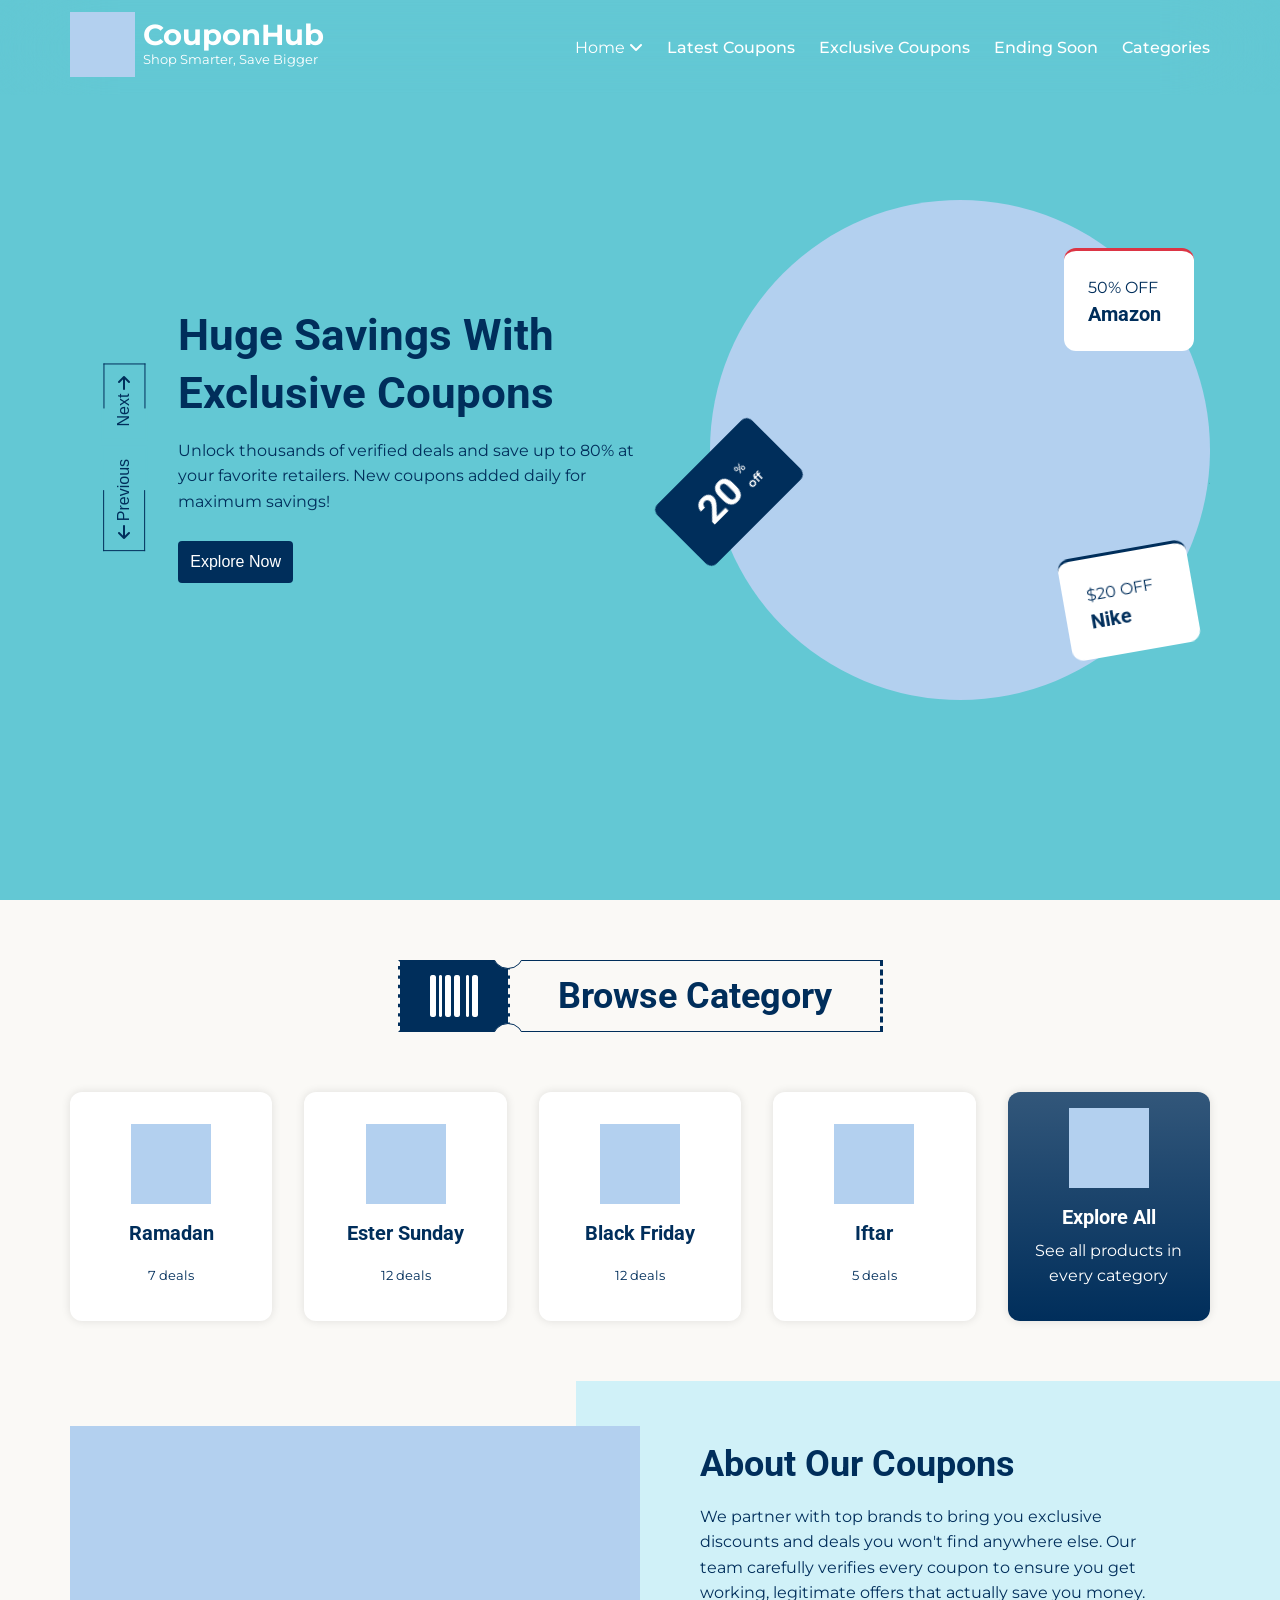
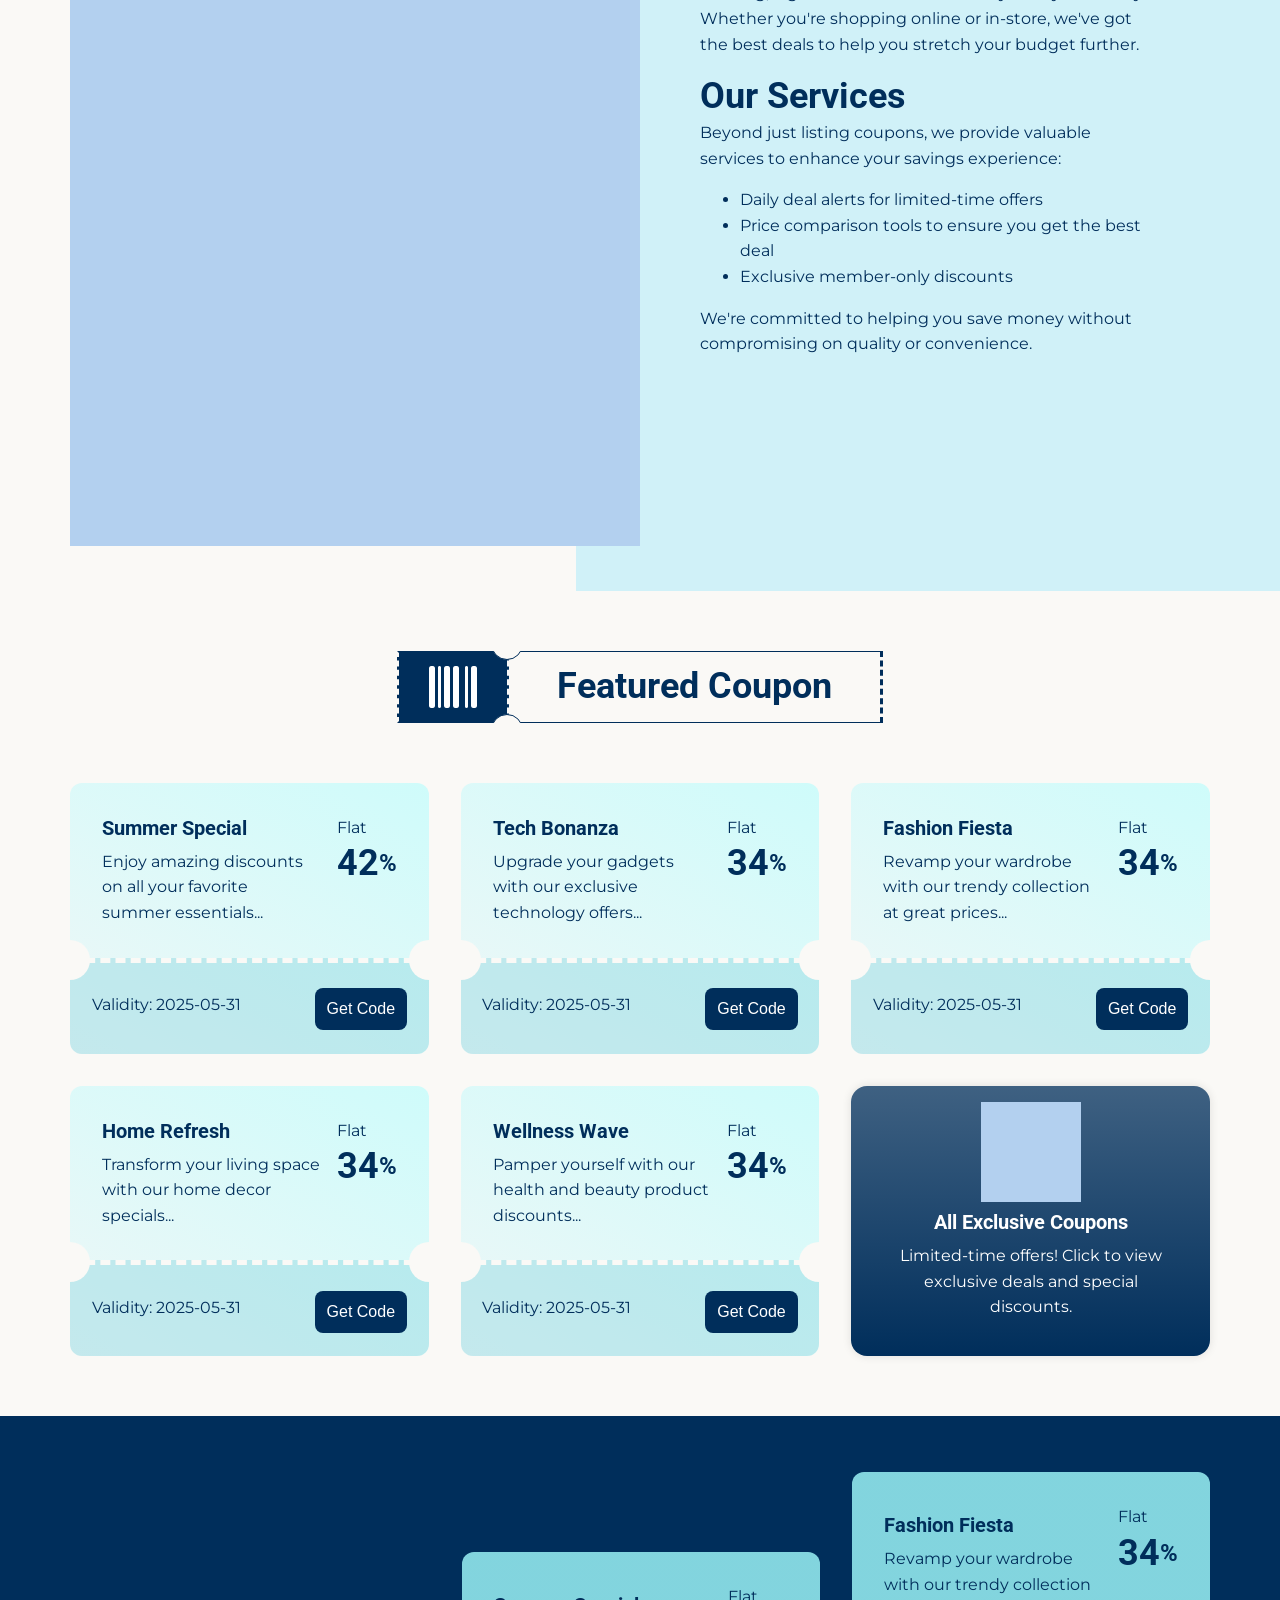
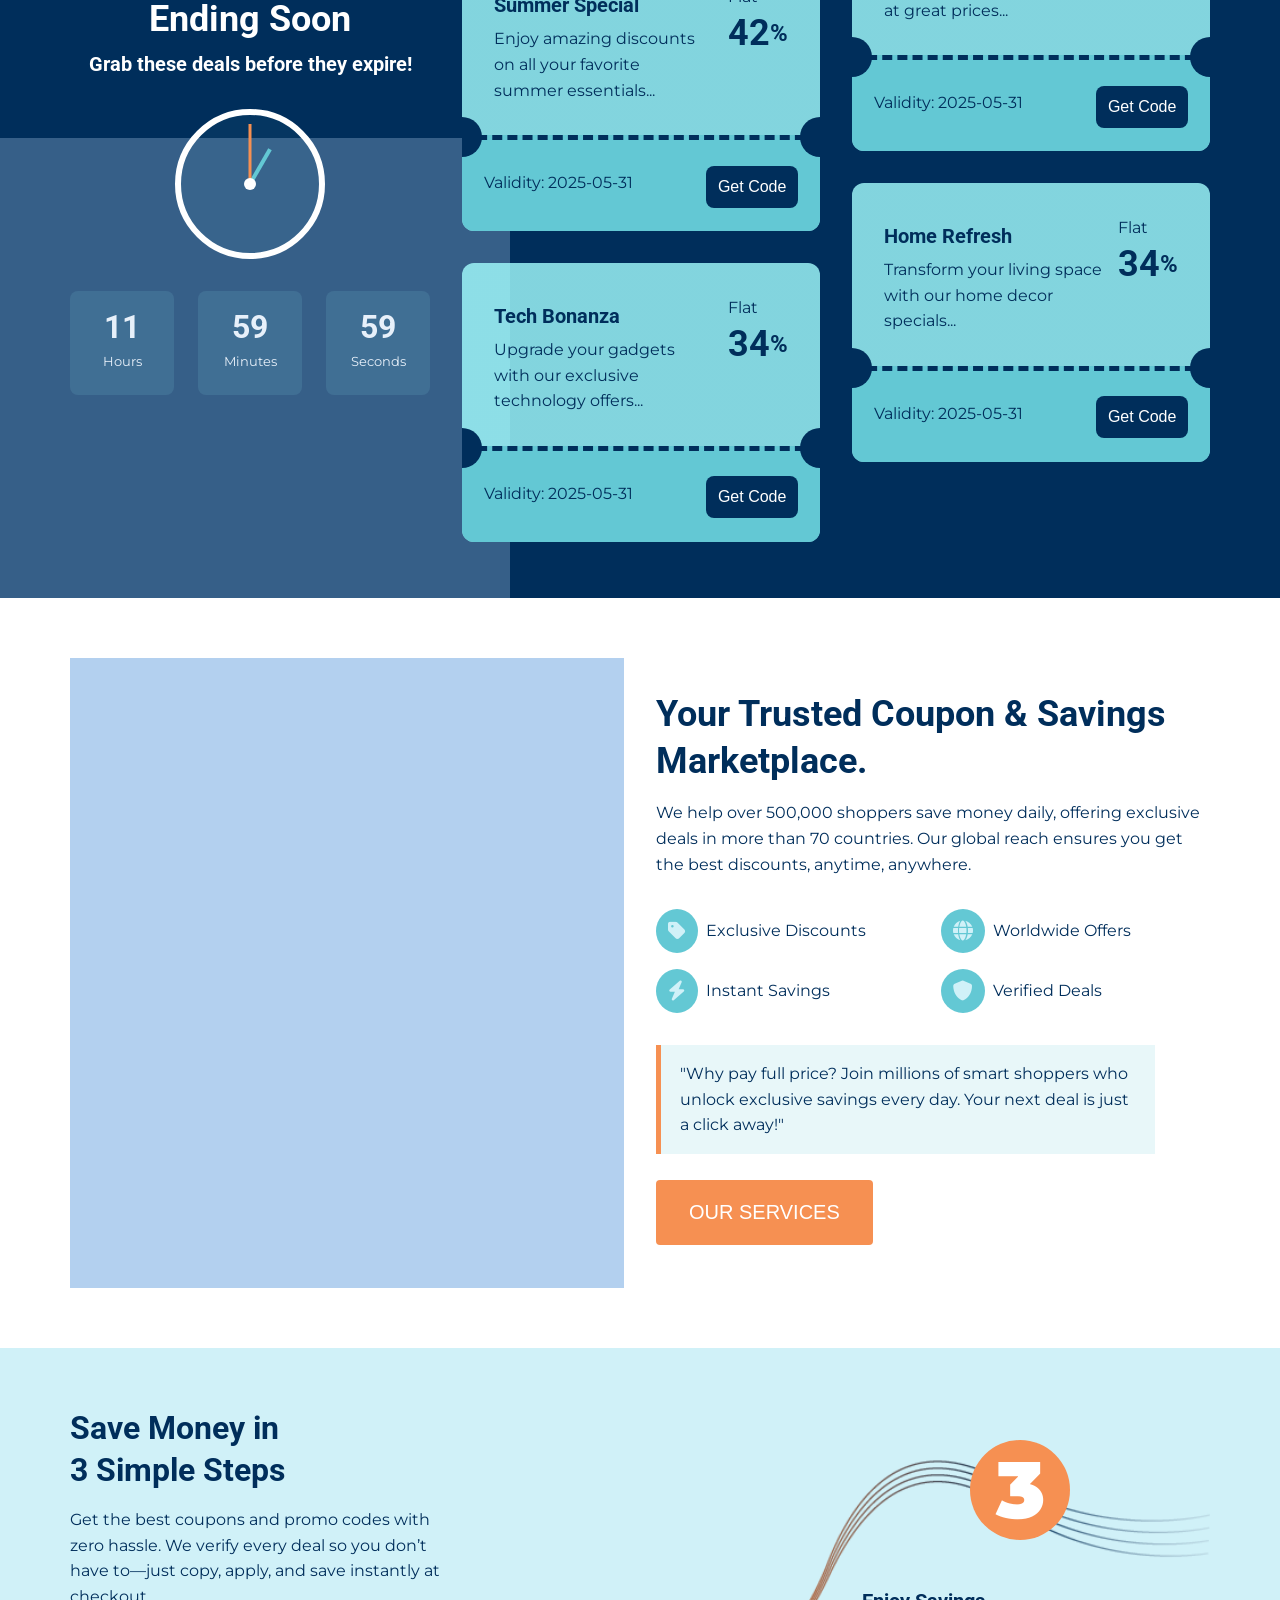
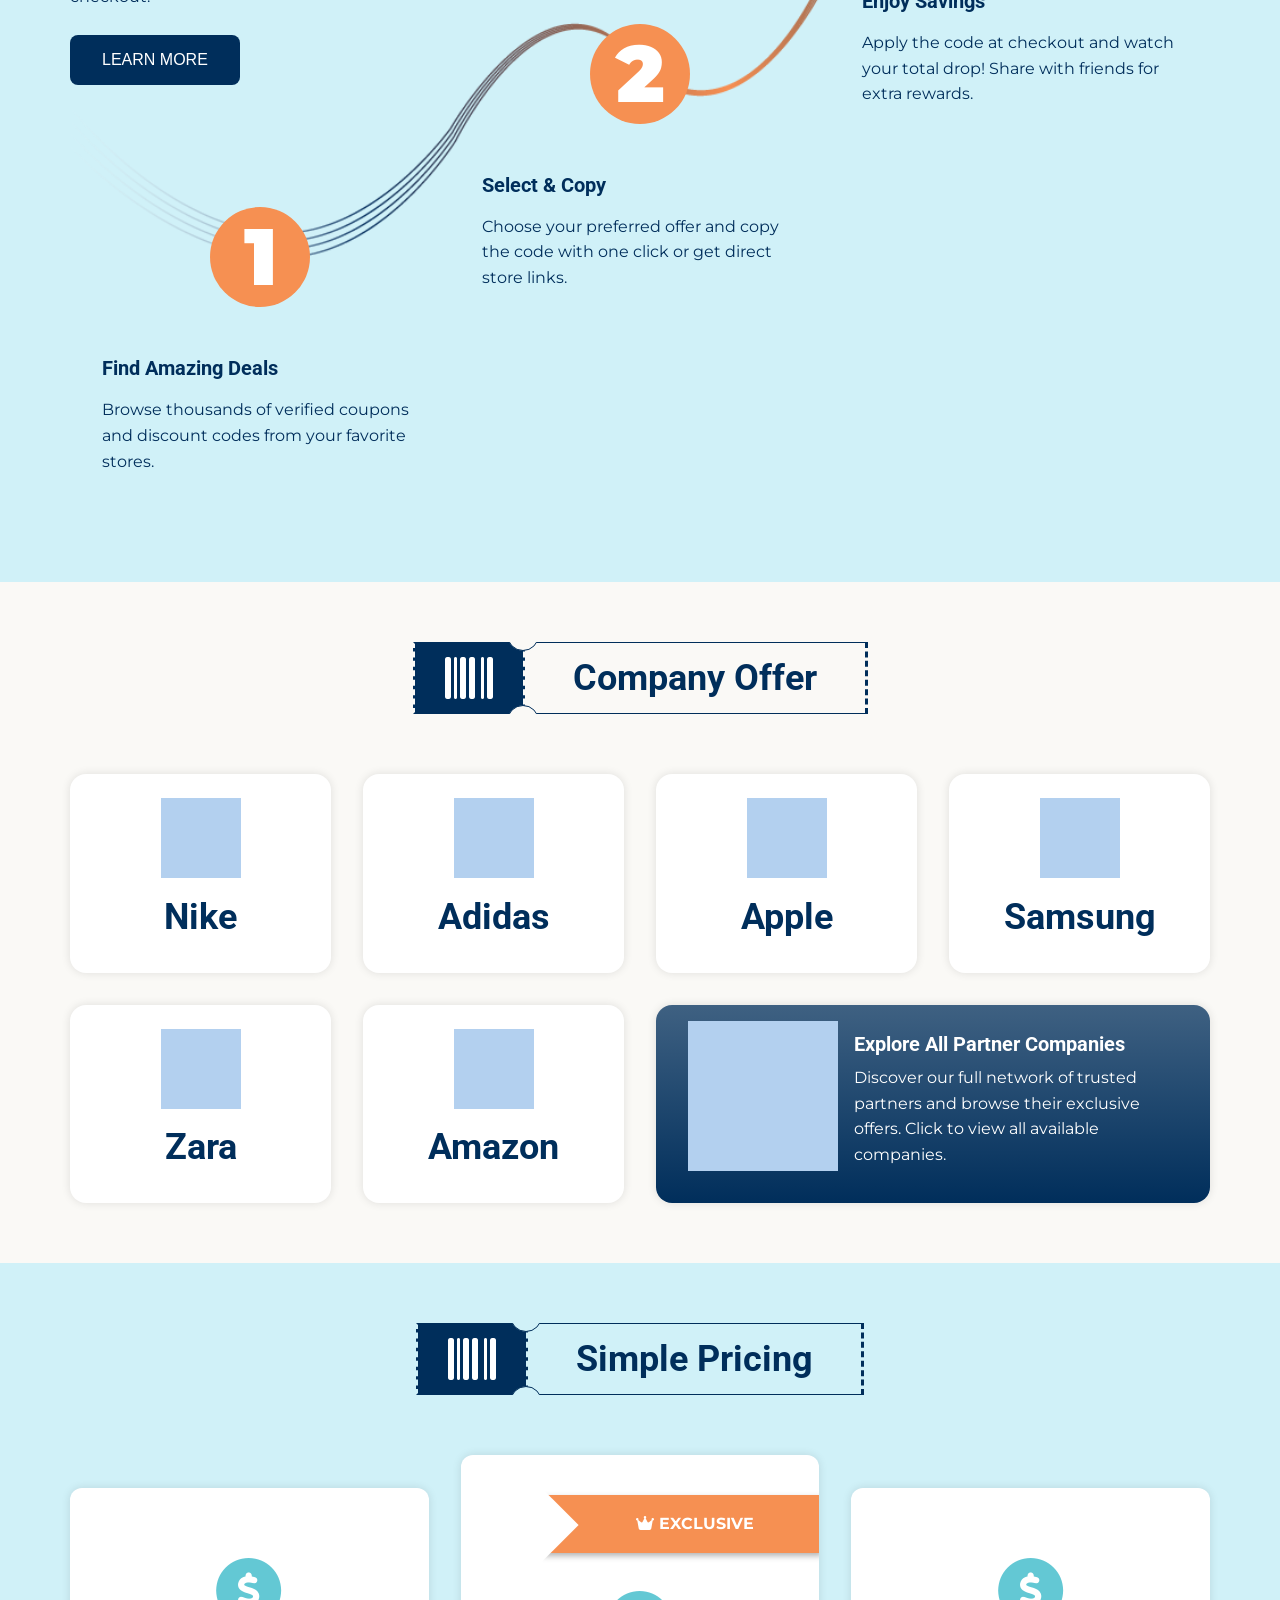
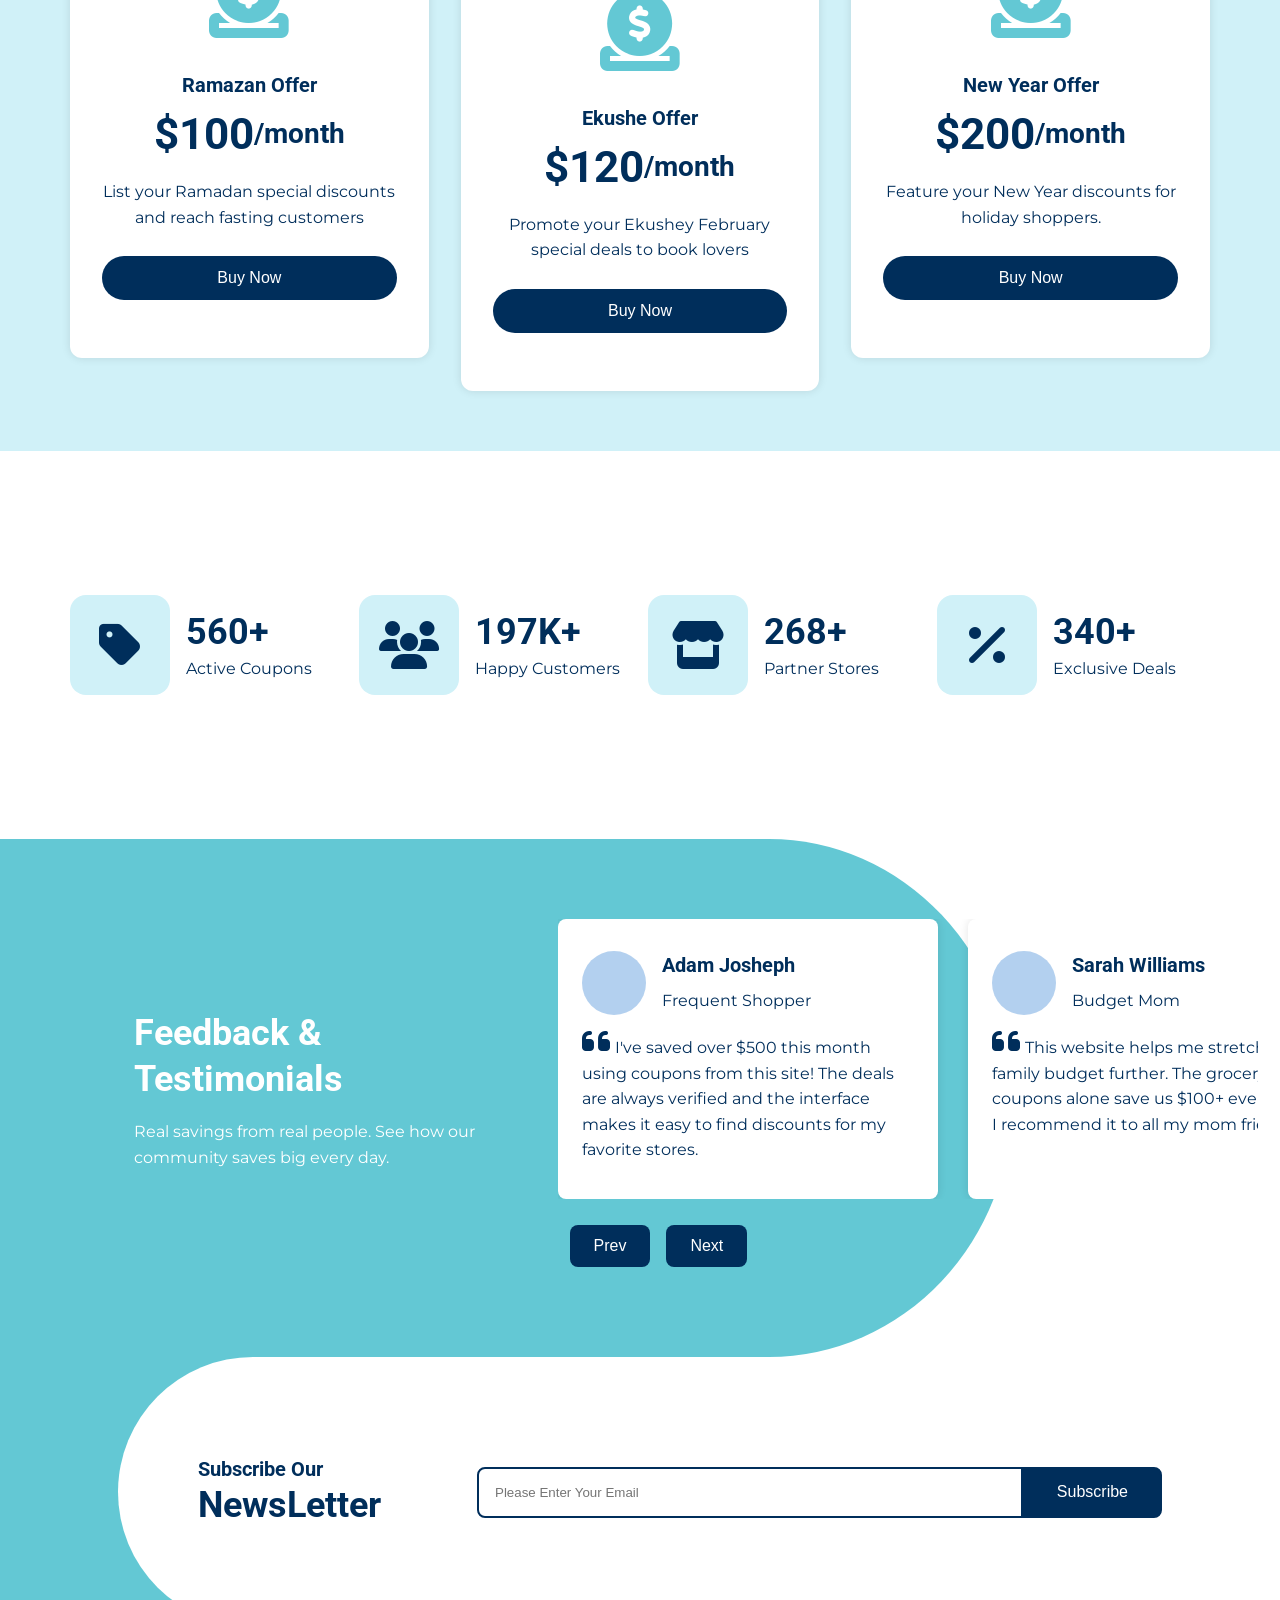
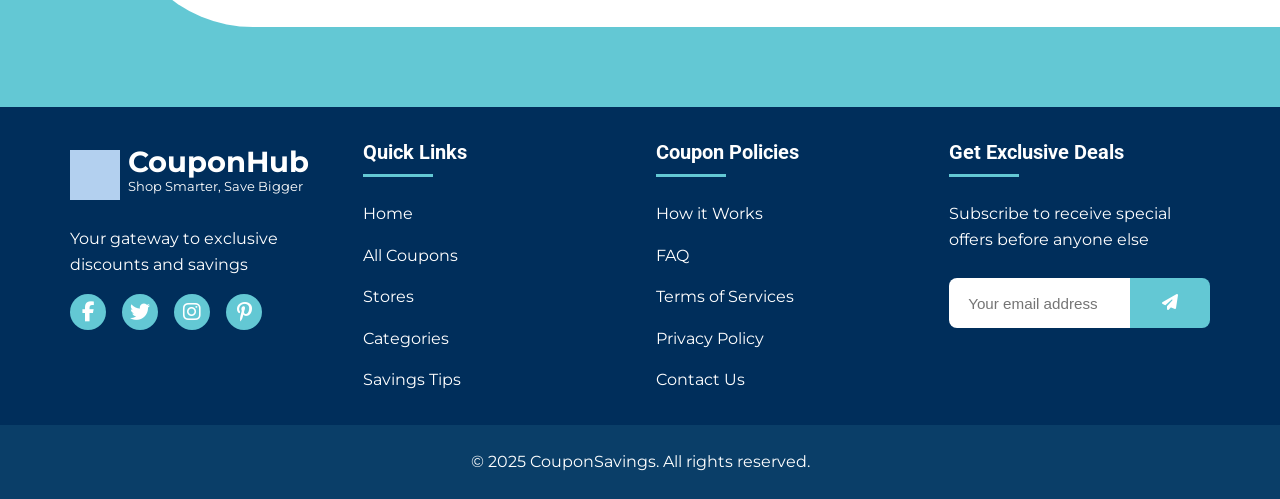
==== commit bd24ccd5: "update" ====
--- a/home-three.html
+++ b/home-three.html
@@ -523,7 +523,7 @@
       <div class="container relative">
         <!-- Section Graphic -->
         <div class="ending-image">
-          <img src="./public/images/ending-soon.svg" alt="" />
+          <img src="./public/images/dummy.png" alt="" />
         </div>
         <!-- Grid: Countdown + Coupon Cards -->
         <div class="large-3 gap-2 align-center">
